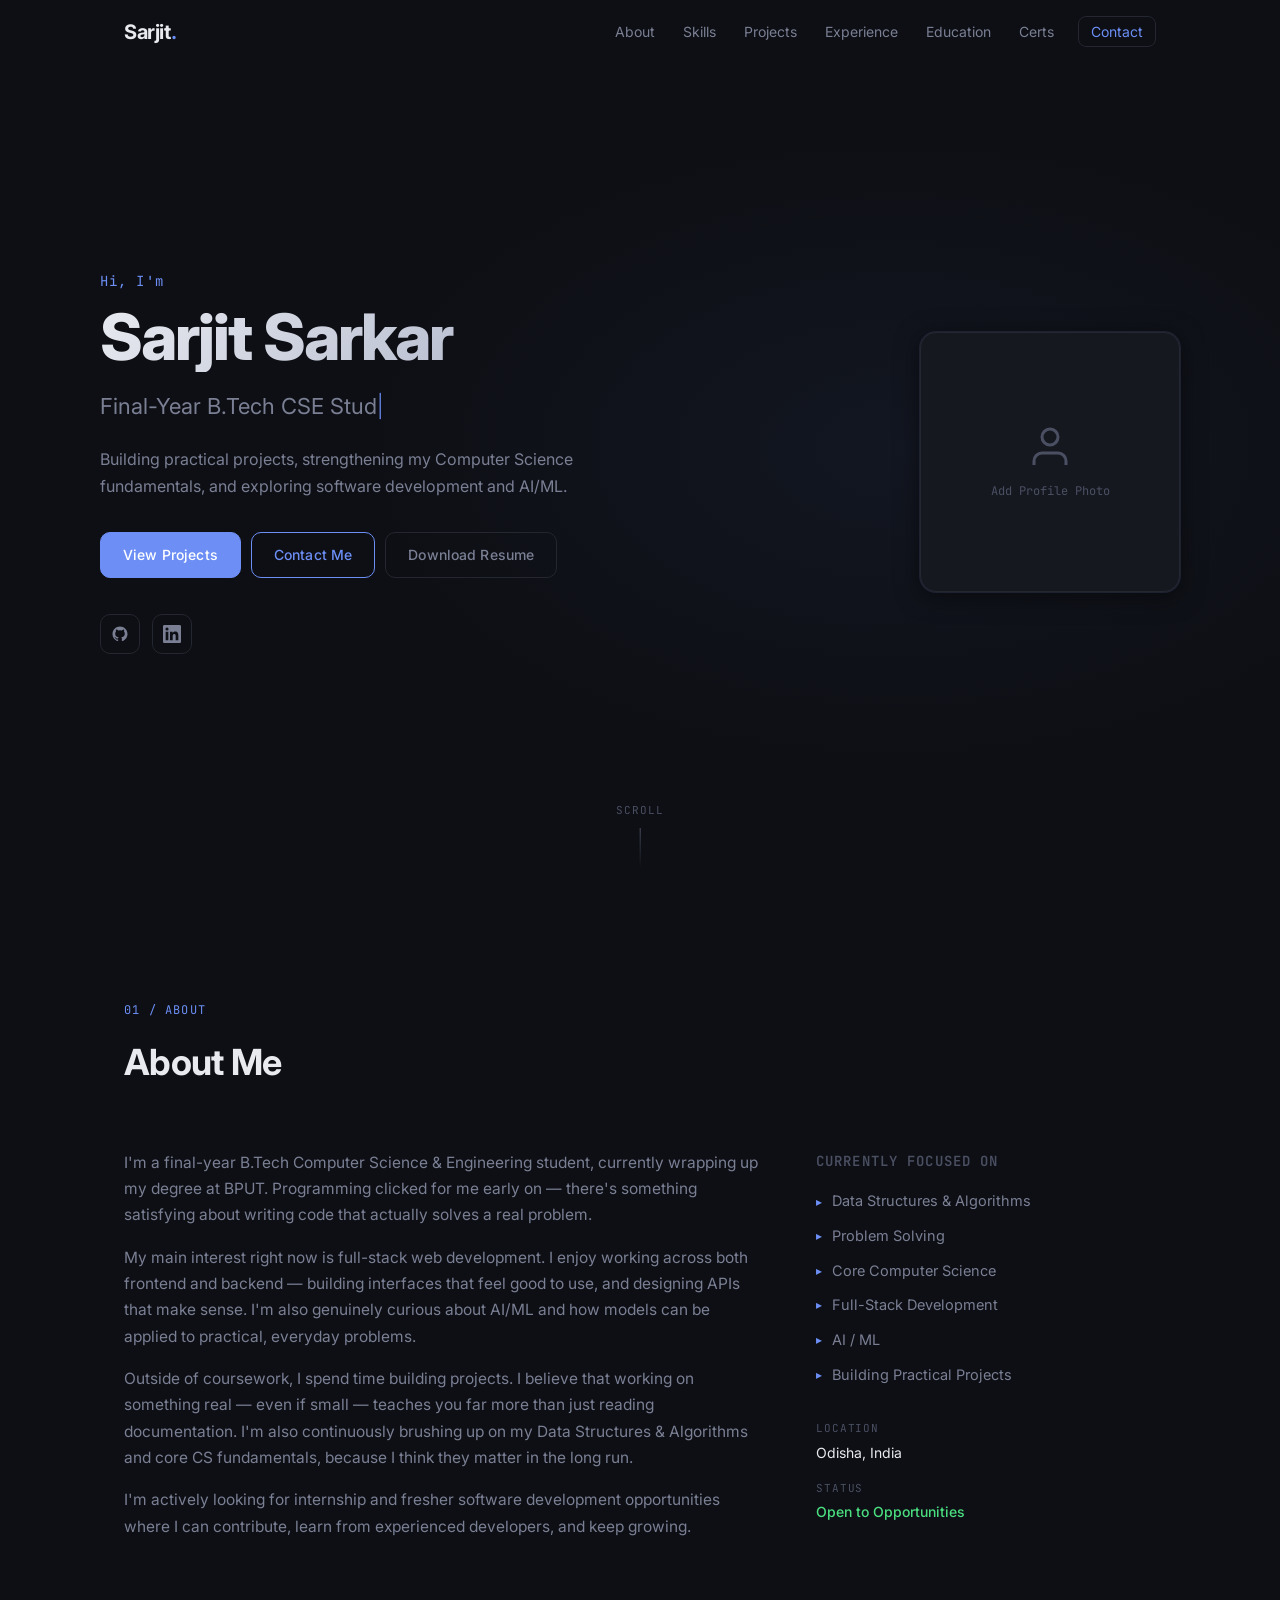
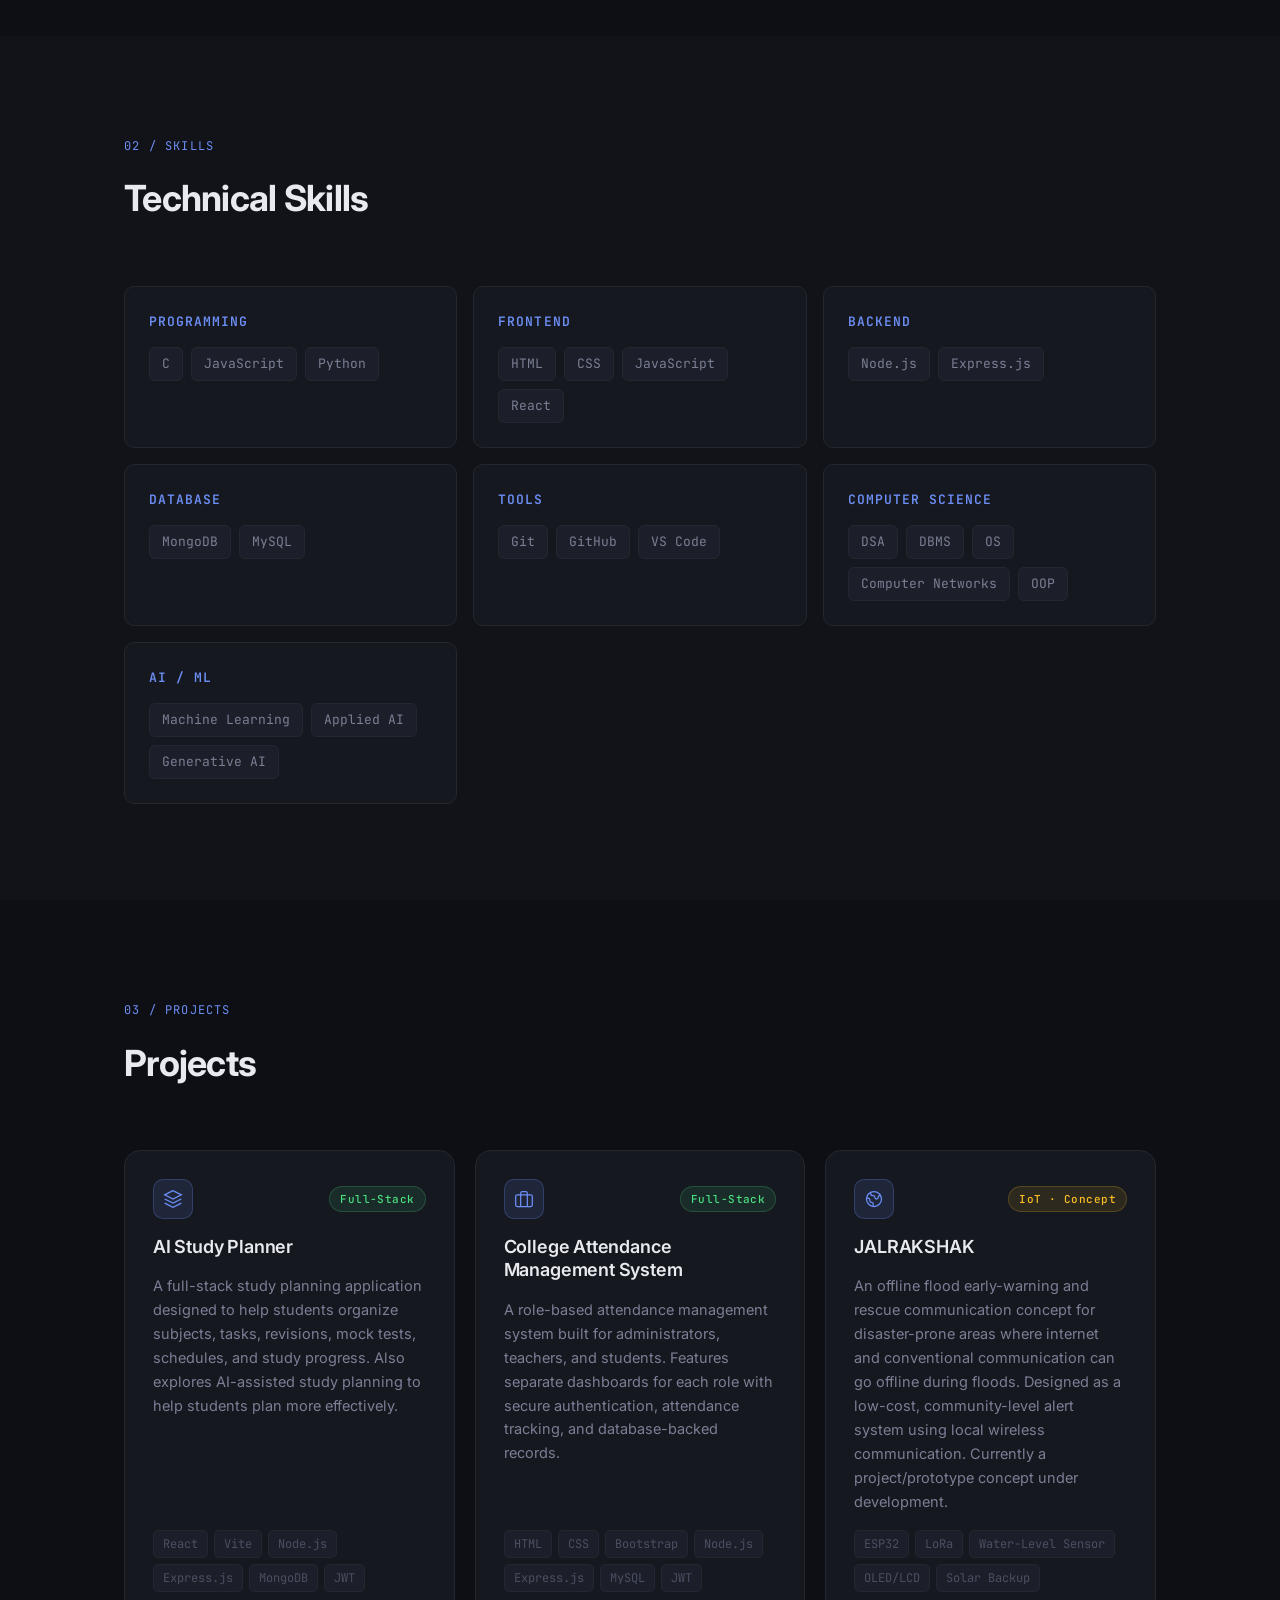
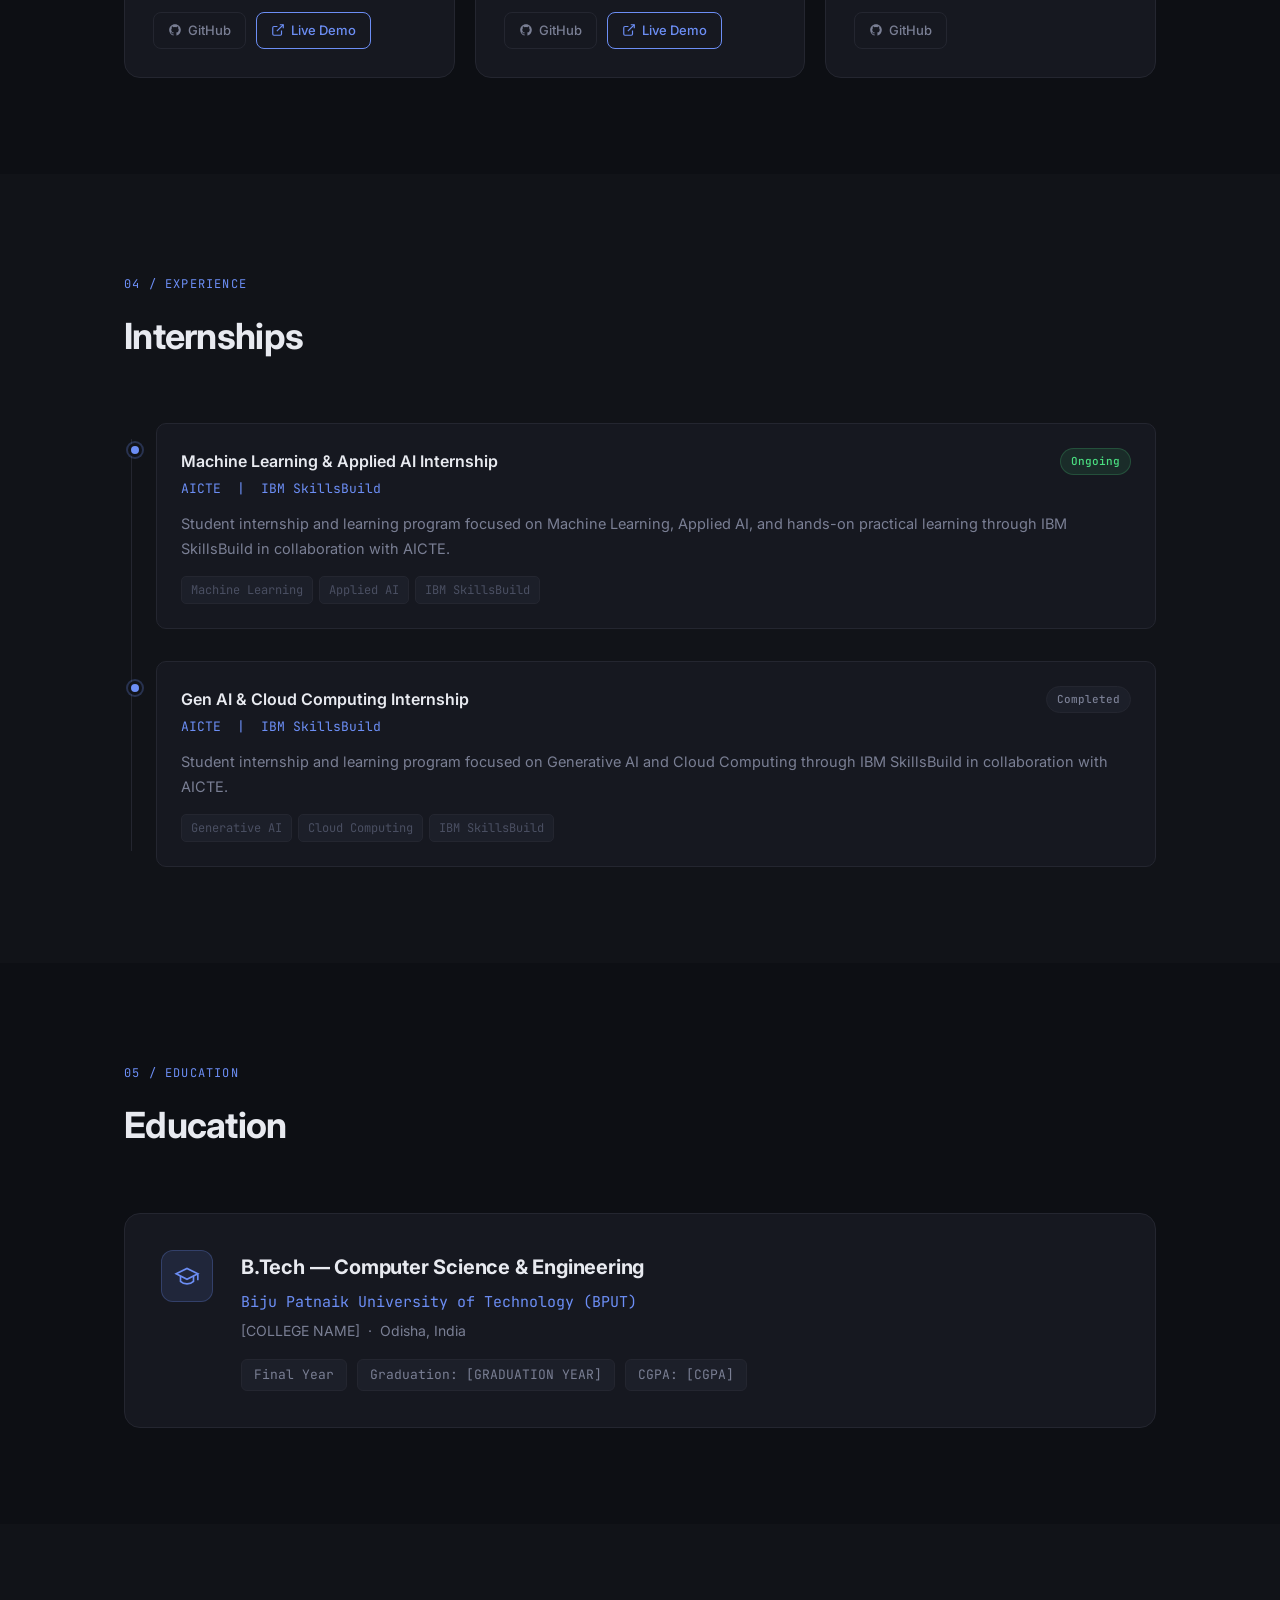
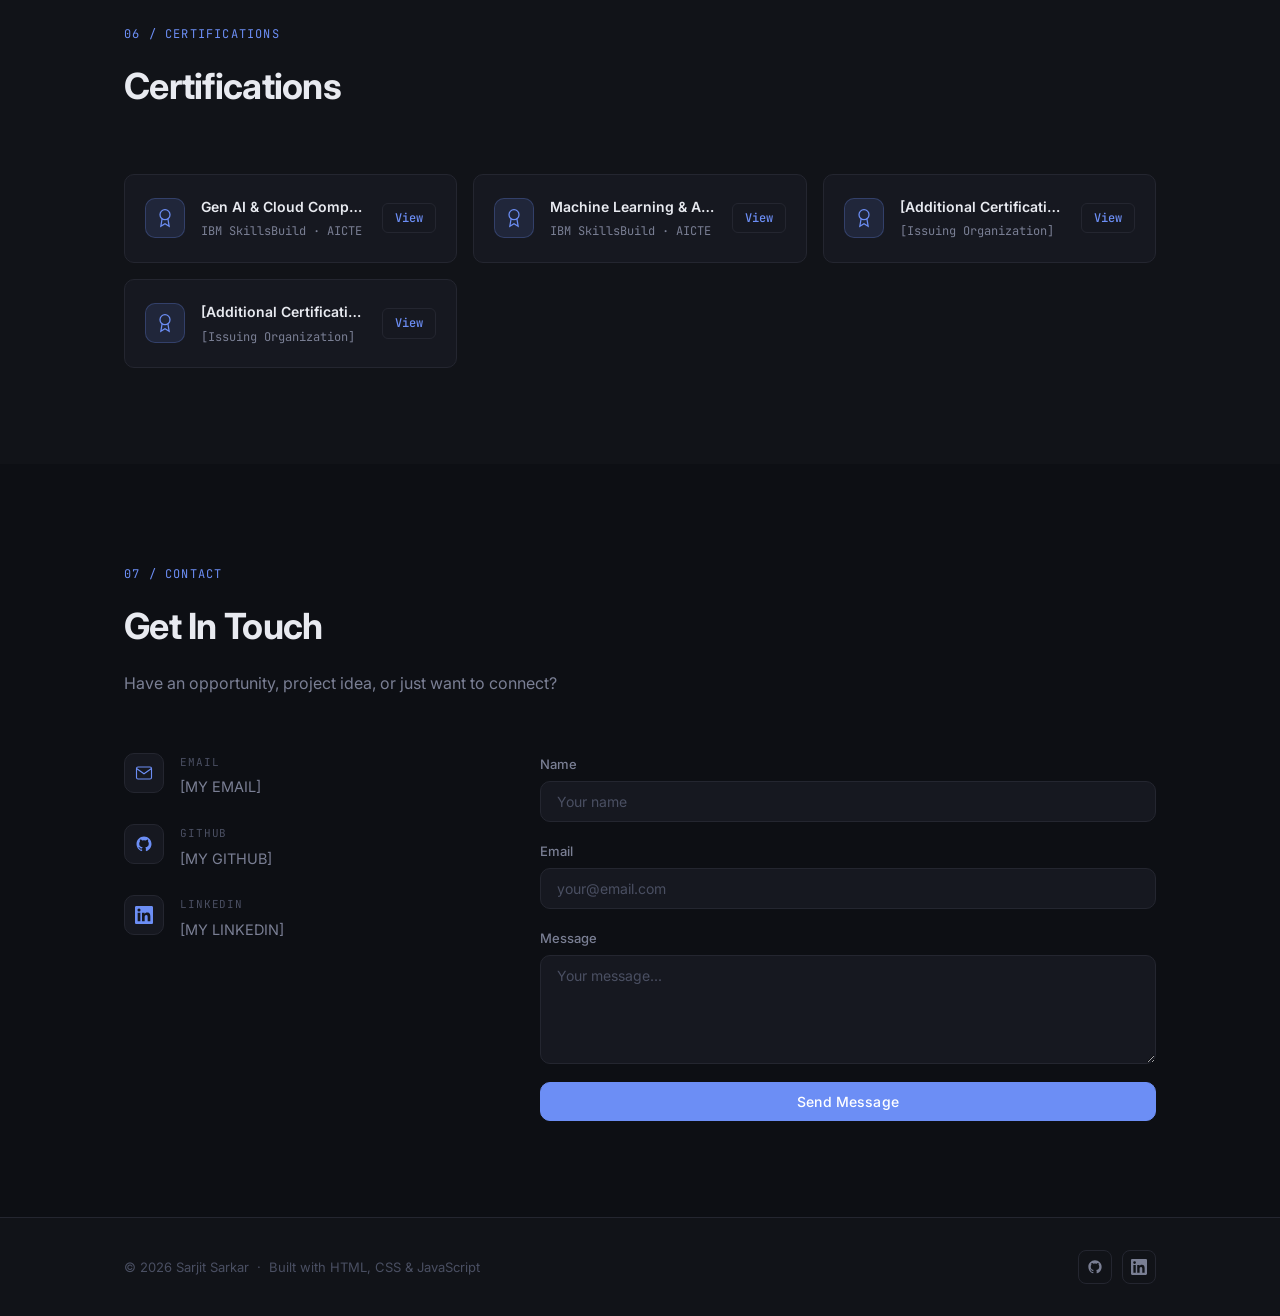
==== portfolio/index.html @ 7ad31619 "my_protfolio" ====
<!DOCTYPE html>
<html lang="en">
<head>
  <meta charset="UTF-8" />
  <meta name="viewport" content="width=device-width, initial-scale=1.0" />
  <meta name="description" content="Sarjit Sarkar — Final-Year B.Tech CSE Student. Full-Stack Development, AI/ML, Software Development." />
  <title>Sarjit Sarkar | CSE Student & Developer</title>
  <link rel="stylesheet" href="style.css" />
  <link rel="preconnect" href="https://fonts.googleapis.com" />
  <link rel="preconnect" href="https://fonts.gstatic.com" crossorigin />
  <link href="https://fonts.googleapis.com/css2?family=Inter:wght@300;400;500;600;700&family=JetBrains+Mono:wght@400;500&display=swap" rel="stylesheet" />
</head>
<body>

  <!-- ═══════════════════════════════════════ NAV ═══════════════════════════════════════ -->
  <nav class="navbar" id="navbar">
    <div class="nav-container">
      <a href="#home" class="nav-logo">Sarjit<span class="accent">.</span></a>
      <ul class="nav-links" id="navLinks">
        <li><a href="#about">About</a></li>
        <li><a href="#skills">Skills</a></li>
        <li><a href="#projects">Projects</a></li>
        <li><a href="#experience">Experience</a></li>
        <li><a href="#education">Education</a></li>
        <li><a href="#certifications">Certs</a></li>
        <li><a href="#contact" class="nav-cta">Contact</a></li>
      </ul>
      <button class="hamburger" id="hamburger" aria-label="Toggle menu" aria-expanded="false">
        <span></span><span></span><span></span>
      </button>
    </div>
  </nav>

  <!-- ══════════════════════════════════════ HERO ══════════════════════════════════════ -->
  <section class="hero" id="home">
    <div class="hero-container">
      <div class="hero-text">
        <p class="hero-greeting reveal">Hi, I'm</p>
        <h1 class="hero-name reveal">Sarjit Sarkar</h1>
        <h2 class="hero-role reveal">
          <span id="typed-text"></span><span class="cursor">|</span>
        </h2>
        <p class="hero-desc reveal">
          Building practical projects, strengthening my Computer Science fundamentals,
          and exploring software development and AI/ML.
        </p>
        <div class="hero-buttons reveal">
          <a href="#projects" class="btn btn-primary">View Projects</a>
          <a href="#contact" class="btn btn-outline">Contact Me</a>
          <a href="assets/resume.pdf" class="btn btn-ghost" target="_blank" rel="noopener">
            Download Resume
          </a>
        </div>
        <div class="hero-socials reveal">
          <a href="[GITHUB LINK]" target="_blank" rel="noopener" aria-label="GitHub">
            <svg viewBox="0 0 24 24" fill="currentColor"><path d="M12 2C6.477 2 2 6.477 2 12c0 4.418 2.865 8.166 6.839 9.489.5.092.682-.217.682-.482 0-.237-.009-.868-.014-1.703-2.782.604-3.369-1.341-3.369-1.341-.454-1.155-1.11-1.462-1.11-1.462-.908-.62.069-.608.069-.608 1.003.07 1.531 1.03 1.531 1.03.892 1.529 2.341 1.087 2.91.832.092-.647.35-1.088.636-1.338-2.22-.253-4.555-1.11-4.555-4.943 0-1.091.39-1.984 1.029-2.683-.103-.253-.446-1.27.098-2.647 0 0 .84-.269 2.75 1.025A9.578 9.578 0 0 1 12 6.836a9.59 9.59 0 0 1 2.504.337c1.909-1.294 2.747-1.025 2.747-1.025.546 1.377.202 2.394.1 2.647.64.699 1.028 1.592 1.028 2.683 0 3.842-2.339 4.687-4.566 4.935.359.309.678.919.678 1.852 0 1.336-.012 2.415-.012 2.744 0 .267.18.578.688.48C19.138 20.163 22 16.418 22 12c0-5.523-4.477-10-10-10z"/></svg>
          </a>
          <a href="[LINKEDIN LINK]" target="_blank" rel="noopener" aria-label="LinkedIn">
            <svg viewBox="0 0 24 24" fill="currentColor"><path d="M20.447 20.452h-3.554v-5.569c0-1.328-.027-3.037-1.852-3.037-1.853 0-2.136 1.445-2.136 2.939v5.667H9.351V9h3.414v1.561h.046c.477-.9 1.637-1.85 3.37-1.85 3.601 0 4.267 2.37 4.267 5.455v6.286zM5.337 7.433a2.062 2.062 0 0 1-2.063-2.065 2.064 2.064 0 1 1 2.063 2.065zm1.782 13.019H3.555V9h3.564v11.452zM22.225 0H1.771C.792 0 0 .774 0 1.729v20.542C0 23.227.792 24 1.771 24h20.451C23.2 24 24 23.227 24 22.271V1.729C24 .774 23.2 0 22.222 0h.003z"/></svg>
          </a>
        </div>
      </div>
      <div class="hero-photo reveal">
        <div class="photo-wrapper">
          <img src="assets/profile.jpg" alt="Sarjit Sarkar" class="profile-img" onerror="this.style.display='none'; this.nextElementSibling.style.display='flex';" />
          <div class="photo-placeholder">
            <svg viewBox="0 0 24 24" fill="none" stroke="currentColor" stroke-width="1.5"><path d="M20 21v-2a4 4 0 0 0-4-4H8a4 4 0 0 0-4 4v2"/><circle cx="12" cy="7" r="4"/></svg>
            <span>Add Profile Photo</span>
          </div>
        </div>
      </div>
    </div>
    <div class="hero-scroll-hint">
      <span>Scroll</span>
      <div class="scroll-line"></div>
    </div>
  </section>

  <!-- ══════════════════════════════════════ ABOUT ══════════════════════════════════════ -->
  <section class="section" id="about">
    <div class="container">
      <div class="section-header reveal">
        <span class="section-tag">01 / About</span>
        <h2 class="section-title">About Me</h2>
      </div>
      <div class="about-grid">
        <div class="about-text reveal">
          <p>
            I'm a final-year B.Tech Computer Science &amp; Engineering student, currently wrapping up my degree at BPUT. 
            Programming clicked for me early on — there's something satisfying about writing code that actually solves a real problem.
          </p>
          <p>
            My main interest right now is full-stack web development. I enjoy working across both frontend and backend — building 
            interfaces that feel good to use, and designing APIs that make sense. I'm also genuinely curious about AI/ML 
            and how models can be applied to practical, everyday problems.
          </p>
          <p>
            Outside of coursework, I spend time building projects. I believe that working on something real — even if small — teaches 
            you far more than just reading documentation. I'm also continuously brushing up on my Data Structures &amp; Algorithms 
            and core CS fundamentals, because I think they matter in the long run.
          </p>
          <p>
            I'm actively looking for internship and fresher software development opportunities where I can contribute, learn from 
            experienced developers, and keep growing.
          </p>
        </div>
        <div class="about-focus reveal">
          <h3>Currently Focused On</h3>
          <ul class="focus-list">
            <li><span class="focus-icon">▸</span> Data Structures &amp; Algorithms</li>
            <li><span class="focus-icon">▸</span> Problem Solving</li>
            <li><span class="focus-icon">▸</span> Core Computer Science</li>
            <li><span class="focus-icon">▸</span> Full-Stack Development</li>
            <li><span class="focus-icon">▸</span> AI / ML</li>
            <li><span class="focus-icon">▸</span> Building Practical Projects</li>
          </ul>
          <div class="about-meta">
            <div class="meta-item">
              <span class="meta-label">Location</span>
              <span class="meta-value">Odisha, India</span>
            </div>
            <div class="meta-item">
              <span class="meta-label">Status</span>
              <span class="meta-value status-open">Open to Opportunities</span>
            </div>
          </div>
        </div>
      </div>
    </div>
  </section>

  <!-- ══════════════════════════════════════ SKILLS ══════════════════════════════════════ -->
  <section class="section section-alt" id="skills">
    <div class="container">
      <div class="section-header reveal">
        <span class="section-tag">02 / Skills</span>
        <h2 class="section-title">Technical Skills</h2>
      </div>
      <div class="skills-grid">
        <div class="skill-card reveal">
          <h3 class="skill-category">Programming</h3>
          <div class="skill-tags">
            <span>C</span><span>JavaScript</span><span>Python</span>
          </div>
        </div>
        <div class="skill-card reveal">
          <h3 class="skill-category">Frontend</h3>
          <div class="skill-tags">
            <span>HTML</span><span>CSS</span><span>JavaScript</span><span>React</span>
          </div>
        </div>
        <div class="skill-card reveal">
          <h3 class="skill-category">Backend</h3>
          <div class="skill-tags">
            <span>Node.js</span><span>Express.js</span>
          </div>
        </div>
        <div class="skill-card reveal">
          <h3 class="skill-category">Database</h3>
          <div class="skill-tags">
            <span>MongoDB</span><span>MySQL</span>
          </div>
        </div>
        <div class="skill-card reveal">
          <h3 class="skill-category">Tools</h3>
          <div class="skill-tags">
            <span>Git</span><span>GitHub</span><span>VS Code</span>
          </div>
        </div>
        <div class="skill-card reveal">
          <h3 class="skill-category">Computer Science</h3>
          <div class="skill-tags">
            <span>DSA</span><span>DBMS</span><span>OS</span><span>Computer Networks</span><span>OOP</span>
          </div>
        </div>
        <div class="skill-card reveal">
          <h3 class="skill-category">AI / ML</h3>
          <div class="skill-tags">
            <span>Machine Learning</span><span>Applied AI</span><span>Generative AI</span>
          </div>
        </div>
      </div>
    </div>
  </section>

  <!-- ══════════════════════════════════════ PROJECTS ══════════════════════════════════════ -->
  <section class="section" id="projects">
    <div class="container">
      <div class="section-header reveal">
        <span class="section-tag">03 / Projects</span>
        <h2 class="section-title">Projects</h2>
      </div>
      <div class="projects-grid">

        <!-- Project 1 -->
        <article class="project-card reveal">
          <div class="project-header">
            <div class="project-icon">
              <svg viewBox="0 0 24 24" fill="none" stroke="currentColor" stroke-width="1.5"><path d="M12 2L2 7l10 5 10-5-10-5zM2 17l10 5 10-5M2 12l10 5 10-5"/></svg>
            </div>
            <span class="project-status status-active">Full-Stack</span>
          </div>
          <h3 class="project-title">AI Study Planner</h3>
          <p class="project-desc">
            A full-stack study planning application designed to help students organize subjects, tasks, revisions, 
            mock tests, schedules, and study progress. Also explores AI-assisted study planning to help students 
            plan more effectively.
          </p>
          <div class="project-tech">
            <span>React</span><span>Vite</span><span>Node.js</span><span>Express.js</span><span>MongoDB</span><span>JWT</span>
          </div>
          <div class="project-links">
            <a href="[PROJECT GITHUB LINK]" target="_blank" rel="noopener" class="project-link">
              <svg viewBox="0 0 24 24" fill="currentColor"><path d="M12 2C6.477 2 2 6.477 2 12c0 4.418 2.865 8.166 6.839 9.489.5.092.682-.217.682-.482 0-.237-.009-.868-.014-1.703-2.782.604-3.369-1.341-3.369-1.341-.454-1.155-1.11-1.462-1.11-1.462-.908-.62.069-.608.069-.608 1.003.07 1.531 1.03 1.531 1.03.892 1.529 2.341 1.087 2.91.832.092-.647.35-1.088.636-1.338-2.22-.253-4.555-1.11-4.555-4.943 0-1.091.39-1.984 1.029-2.683-.103-.253-.446-1.27.098-2.647 0 0 .84-.269 2.75 1.025A9.578 9.578 0 0 1 12 6.836a9.59 9.59 0 0 1 2.504.337c1.909-1.294 2.747-1.025 2.747-1.025.546 1.377.202 2.394.1 2.647.64.699 1.028 1.592 1.028 2.683 0 3.842-2.339 4.687-4.566 4.935.359.309.678.919.678 1.852 0 1.336-.012 2.415-.012 2.744 0 .267.18.578.688.48C19.138 20.163 22 16.418 22 12c0-5.523-4.477-10-10-10z"/></svg>
              GitHub
            </a>
            <a href="[PROJECT LIVE DEMO]" target="_blank" rel="noopener" class="project-link project-link-demo">
              <svg viewBox="0 0 24 24" fill="none" stroke="currentColor" stroke-width="2"><path d="M18 13v6a2 2 0 0 1-2 2H5a2 2 0 0 1-2-2V8a2 2 0 0 1 2-2h6"/><polyline points="15 3 21 3 21 9"/><line x1="10" y1="14" x2="21" y2="3"/></svg>
              Live Demo
            </a>
          </div>
        </article>

        <!-- Project 2 -->
        <article class="project-card reveal">
          <div class="project-header">
            <div class="project-icon">
              <svg viewBox="0 0 24 24" fill="none" stroke="currentColor" stroke-width="1.5"><rect x="2" y="7" width="20" height="14" rx="2"/><path d="M16 21V5a2 2 0 0 0-2-2h-4a2 2 0 0 0-2 2v16"/></svg>
            </div>
            <span class="project-status status-active">Full-Stack</span>
          </div>
          <h3 class="project-title">College Attendance Management System</h3>
          <p class="project-desc">
            A role-based attendance management system built for administrators, teachers, and students. 
            Features separate dashboards for each role with secure authentication, attendance tracking, 
            and database-backed records.
          </p>
          <div class="project-tech">
            <span>HTML</span><span>CSS</span><span>Bootstrap</span><span>Node.js</span><span>Express.js</span><span>MySQL</span><span>JWT</span>
          </div>
          <div class="project-links">
            <a href="[PROJECT GITHUB LINK]" target="_blank" rel="noopener" class="project-link">
              <svg viewBox="0 0 24 24" fill="currentColor"><path d="M12 2C6.477 2 2 6.477 2 12c0 4.418 2.865 8.166 6.839 9.489.5.092.682-.217.682-.482 0-.237-.009-.868-.014-1.703-2.782.604-3.369-1.341-3.369-1.341-.454-1.155-1.11-1.462-1.11-1.462-.908-.62.069-.608.069-.608 1.003.07 1.531 1.03 1.531 1.03.892 1.529 2.341 1.087 2.91.832.092-.647.35-1.088.636-1.338-2.22-.253-4.555-1.11-4.555-4.943 0-1.091.39-1.984 1.029-2.683-.103-.253-.446-1.27.098-2.647 0 0 .84-.269 2.75 1.025A9.578 9.578 0 0 1 12 6.836a9.59 9.59 0 0 1 2.504.337c1.909-1.294 2.747-1.025 2.747-1.025.546 1.377.202 2.394.1 2.647.64.699 1.028 1.592 1.028 2.683 0 3.842-2.339 4.687-4.566 4.935.359.309.678.919.678 1.852 0 1.336-.012 2.415-.012 2.744 0 .267.18.578.688.48C19.138 20.163 22 16.418 22 12c0-5.523-4.477-10-10-10z"/></svg>
              GitHub
            </a>
            <a href="[PROJECT LIVE DEMO]" target="_blank" rel="noopener" class="project-link project-link-demo">
              <svg viewBox="0 0 24 24" fill="none" stroke="currentColor" stroke-width="2"><path d="M18 13v6a2 2 0 0 1-2 2H5a2 2 0 0 1-2-2V8a2 2 0 0 1 2-2h6"/><polyline points="15 3 21 3 21 9"/><line x1="10" y1="14" x2="21" y2="3"/></svg>
              Live Demo
            </a>
          </div>
        </article>

        <!-- Project 3 -->
        <article class="project-card reveal">
          <div class="project-header">
            <div class="project-icon">
              <svg viewBox="0 0 24 24" fill="none" stroke="currentColor" stroke-width="1.5"><path d="M3.055 11H5a2 2 0 0 1 2 2v1a2 2 0 0 0 2 2 2 2 0 0 1 2 2v2.945"/><path d="M8 3.935V5.5A2.5 2.5 0 0 0 10.5 8h.5a2 2 0 0 1 2 2 2 2 0 0 0 4 0 2 2 0 0 1 2-2h1.064"/><path d="M21 12a9 9 0 1 1-18 0 9 9 0 0 1 18 0z"/></svg>
            </div>
            <span class="project-status status-wip">IoT · Concept</span>
          </div>
          <h3 class="project-title">JALRAKSHAK</h3>
          <p class="project-desc">
            An offline flood early-warning and rescue communication concept for disaster-prone areas where 
            internet and conventional communication can go offline during floods. Designed as a low-cost, 
            community-level alert system using local wireless communication. Currently a project/prototype concept under development.
          </p>
          <div class="project-tech">
            <span>ESP32</span><span>LoRa</span><span>Water-Level Sensor</span><span>OLED/LCD</span><span>Solar Backup</span>
          </div>
          <div class="project-links">
            <a href="[PROJECT GITHUB LINK]" target="_blank" rel="noopener" class="project-link">
              <svg viewBox="0 0 24 24" fill="currentColor"><path d="M12 2C6.477 2 2 6.477 2 12c0 4.418 2.865 8.166 6.839 9.489.5.092.682-.217.682-.482 0-.237-.009-.868-.014-1.703-2.782.604-3.369-1.341-3.369-1.341-.454-1.155-1.11-1.462-1.11-1.462-.908-.62.069-.608.069-.608 1.003.07 1.531 1.03 1.531 1.03.892 1.529 2.341 1.087 2.91.832.092-.647.35-1.088.636-1.338-2.22-.253-4.555-1.11-4.555-4.943 0-1.091.39-1.984 1.029-2.683-.103-.253-.446-1.27.098-2.647 0 0 .84-.269 2.75 1.025A9.578 9.578 0 0 1 12 6.836a9.59 9.59 0 0 1 2.504.337c1.909-1.294 2.747-1.025 2.747-1.025.546 1.377.202 2.394.1 2.647.64.699 1.028 1.592 1.028 2.683 0 3.842-2.339 4.687-4.566 4.935.359.309.678.919.678 1.852 0 1.336-.012 2.415-.012 2.744 0 .267.18.578.688.48C19.138 20.163 22 16.418 22 12c0-5.523-4.477-10-10-10z"/></svg>
              GitHub
            </a>
          </div>
        </article>

      </div>
    </div>
  </section>

  <!-- ══════════════════════════════════════ EXPERIENCE ══════════════════════════════════════ -->
  <section class="section section-alt" id="experience">
    <div class="container">
      <div class="section-header reveal">
        <span class="section-tag">04 / Experience</span>
        <h2 class="section-title">Internships</h2>
      </div>
      <div class="timeline">

        <div class="timeline-item reveal">
          <div class="timeline-dot"></div>
          <div class="timeline-card">
            <div class="timeline-header">
              <div>
                <h3 class="timeline-title">Machine Learning &amp; Applied AI Internship</h3>
                <p class="timeline-org">AICTE &nbsp;|&nbsp; IBM SkillsBuild</p>
              </div>
              <span class="badge badge-current">Ongoing</span>
            </div>
            <p class="timeline-desc">
              Student internship and learning program focused on Machine Learning, Applied AI, and hands-on 
              practical learning through IBM SkillsBuild in collaboration with AICTE.
            </p>
            <div class="timeline-tags">
              <span>Machine Learning</span><span>Applied AI</span><span>IBM SkillsBuild</span>
            </div>
          </div>
        </div>

        <div class="timeline-item reveal">
          <div class="timeline-dot"></div>
          <div class="timeline-card">
            <div class="timeline-header">
              <div>
                <h3 class="timeline-title">Gen AI &amp; Cloud Computing Internship</h3>
                <p class="timeline-org">AICTE &nbsp;|&nbsp; IBM SkillsBuild</p>
              </div>
              <span class="badge badge-done">Completed</span>
            </div>
            <p class="timeline-desc">
              Student internship and learning program focused on Generative AI and Cloud Computing 
              through IBM SkillsBuild in collaboration with AICTE.
            </p>
            <div class="timeline-tags">
              <span>Generative AI</span><span>Cloud Computing</span><span>IBM SkillsBuild</span>
            </div>
          </div>
        </div>

      </div>
    </div>
  </section>

  <!-- ══════════════════════════════════════ EDUCATION ══════════════════════════════════════ -->
  <section class="section" id="education">
    <div class="container">
      <div class="section-header reveal">
        <span class="section-tag">05 / Education</span>
        <h2 class="section-title">Education</h2>
      </div>
      <div class="edu-card reveal">
        <div class="edu-icon">
          <svg viewBox="0 0 24 24" fill="none" stroke="currentColor" stroke-width="1.5"><path d="M22 10v6M2 10l10-5 10 5-10 5z"/><path d="M6 12v5c3 3 9 3 12 0v-5"/></svg>
        </div>
        <div class="edu-details">
          <h3 class="edu-degree">B.Tech — Computer Science &amp; Engineering</h3>
          <p class="edu-uni">Biju Patnaik University of Technology (BPUT)</p>
          <p class="edu-college">[COLLEGE NAME] &nbsp;·&nbsp; Odisha, India</p>
          <div class="edu-meta">
            <span>Final Year</span>
            <span>Graduation: [GRADUATION YEAR]</span>
            <span>CGPA: [CGPA]</span>
          </div>
        </div>
      </div>
    </div>
  </section>

  <!-- ══════════════════════════════════════ CERTIFICATIONS ══════════════════════════════════════ -->
  <section class="section section-alt" id="certifications">
    <div class="container">
      <div class="section-header reveal">
        <span class="section-tag">06 / Certifications</span>
        <h2 class="section-title">Certifications</h2>
      </div>
      <div class="cert-grid">
        <div class="cert-card reveal">
          <div class="cert-icon">
            <svg viewBox="0 0 24 24" fill="none" stroke="currentColor" stroke-width="1.5"><circle cx="12" cy="8" r="6"/><path d="M15.477 12.89L17 22l-5-3-5 3 1.523-9.11"/></svg>
          </div>
          <div class="cert-info">
            <h4>Gen AI &amp; Cloud Computing</h4>
            <p>IBM SkillsBuild · AICTE</p>
          </div>
          <a href="[CERTIFICATE LINK]" target="_blank" rel="noopener" class="cert-link">View</a>
        </div>
        <div class="cert-card reveal">
          <div class="cert-icon">
            <svg viewBox="0 0 24 24" fill="none" stroke="currentColor" stroke-width="1.5"><circle cx="12" cy="8" r="6"/><path d="M15.477 12.89L17 22l-5-3-5 3 1.523-9.11"/></svg>
          </div>
          <div class="cert-info">
            <h4>Machine Learning &amp; Applied AI</h4>
            <p>IBM SkillsBuild · AICTE</p>
          </div>
          <a href="[CERTIFICATE LINK]" target="_blank" rel="noopener" class="cert-link">View</a>
        </div>
        <div class="cert-card reveal">
          <div class="cert-icon">
            <svg viewBox="0 0 24 24" fill="none" stroke="currentColor" stroke-width="1.5"><circle cx="12" cy="8" r="6"/><path d="M15.477 12.89L17 22l-5-3-5 3 1.523-9.11"/></svg>
          </div>
          <div class="cert-info">
            <h4>[Additional Certification]</h4>
            <p>[Issuing Organization]</p>
          </div>
          <a href="[CERTIFICATE LINK]" target="_blank" rel="noopener" class="cert-link">View</a>
        </div>
        <div class="cert-card reveal">
          <div class="cert-icon">
            <svg viewBox="0 0 24 24" fill="none" stroke="currentColor" stroke-width="1.5"><circle cx="12" cy="8" r="6"/><path d="M15.477 12.89L17 22l-5-3-5 3 1.523-9.11"/></svg>
          </div>
          <div class="cert-info">
            <h4>[Additional Certification]</h4>
            <p>[Issuing Organization]</p>
          </div>
          <a href="[CERTIFICATE LINK]" target="_blank" rel="noopener" class="cert-link">View</a>
        </div>
      </div>
    </div>
  </section>

  <!-- ══════════════════════════════════════ CONTACT ══════════════════════════════════════ -->
  <section class="section" id="contact">
    <div class="container">
      <div class="section-header reveal">
        <span class="section-tag">07 / Contact</span>
        <h2 class="section-title">Get In Touch</h2>
        <p class="section-sub">Have an opportunity, project idea, or just want to connect?</p>
      </div>
      <div class="contact-grid">
        <div class="contact-info reveal">
          <div class="contact-item">
            <div class="contact-icon">
              <svg viewBox="0 0 24 24" fill="none" stroke="currentColor" stroke-width="1.5"><path d="M4 4h16c1.1 0 2 .9 2 2v12c0 1.1-.9 2-2 2H4c-1.1 0-2-.9-2-2V6c0-1.1.9-2 2-2z"/><polyline points="22,6 12,13 2,6"/></svg>
            </div>
            <div>
              <span class="contact-label">Email</span>
              <a href="mailto:[EMAIL]" class="contact-value">[MY EMAIL]</a>
            </div>
          </div>
          <div class="contact-item">
            <div class="contact-icon">
              <svg viewBox="0 0 24 24" fill="currentColor"><path d="M12 2C6.477 2 2 6.477 2 12c0 4.418 2.865 8.166 6.839 9.489.5.092.682-.217.682-.482 0-.237-.009-.868-.014-1.703-2.782.604-3.369-1.341-3.369-1.341-.454-1.155-1.11-1.462-1.11-1.462-.908-.62.069-.608.069-.608 1.003.07 1.531 1.03 1.531 1.03.892 1.529 2.341 1.087 2.91.832.092-.647.35-1.088.636-1.338-2.22-.253-4.555-1.11-4.555-4.943 0-1.091.39-1.984 1.029-2.683-.103-.253-.446-1.27.098-2.647 0 0 .84-.269 2.75 1.025A9.578 9.578 0 0 1 12 6.836a9.59 9.59 0 0 1 2.504.337c1.909-1.294 2.747-1.025 2.747-1.025.546 1.377.202 2.394.1 2.647.64.699 1.028 1.592 1.028 2.683 0 3.842-2.339 4.687-4.566 4.935.359.309.678.919.678 1.852 0 1.336-.012 2.415-.012 2.744 0 .267.18.578.688.48C19.138 20.163 22 16.418 22 12c0-5.523-4.477-10-10-10z"/></svg>
            </div>
            <div>
              <span class="contact-label">GitHub</span>
              <a href="[GITHUB LINK]" target="_blank" rel="noopener" class="contact-value">[MY GITHUB]</a>
            </div>
          </div>
          <div class="contact-item">
            <div class="contact-icon">
              <svg viewBox="0 0 24 24" fill="currentColor"><path d="M20.447 20.452h-3.554v-5.569c0-1.328-.027-3.037-1.852-3.037-1.853 0-2.136 1.445-2.136 2.939v5.667H9.351V9h3.414v1.561h.046c.477-.9 1.637-1.85 3.37-1.85 3.601 0 4.267 2.37 4.267 5.455v6.286zM5.337 7.433a2.062 2.062 0 0 1-2.063-2.065 2.064 2.064 0 1 1 2.063 2.065zm1.782 13.019H3.555V9h3.564v11.452zM22.225 0H1.771C.792 0 0 .774 0 1.729v20.542C0 23.227.792 24 1.771 24h20.451C23.2 24 24 23.227 24 22.271V1.729C24 .774 23.2 0 22.222 0h.003z"/></svg>
            </div>
            <div>
              <span class="contact-label">LinkedIn</span>
              <a href="[LINKEDIN LINK]" target="_blank" rel="noopener" class="contact-value">[MY LINKEDIN]</a>
            </div>
          </div>
        </div>
        <form class="contact-form reveal" action="mailto:[EMAIL]" method="post" enctype="text/plain">
          <div class="form-group">
            <label for="name">Name</label>
            <input type="text" id="name" name="name" placeholder="Your name" required />
          </div>
          <div class="form-group">
            <label for="email">Email</label>
            <input type="email" id="email" name="email" placeholder="your@email.com" required />
          </div>
          <div class="form-group">
            <label for="message">Message</label>
            <textarea id="message" name="message" rows="5" placeholder="Your message..." required></textarea>
          </div>
          <button type="submit" class="btn btn-primary btn-full">Send Message</button>
        </form>
      </div>
    </div>
  </section>

  <!-- ══════════════════════════════════════ FOOTER ══════════════════════════════════════ -->
  <footer class="footer">
    <div class="container">
      <div class="footer-inner">
        <p class="footer-copy">© 2026 Sarjit Sarkar &nbsp;·&nbsp; Built with HTML, CSS &amp; JavaScript</p>
        <div class="footer-socials">
          <a href="[GITHUB LINK]" target="_blank" rel="noopener" aria-label="GitHub">
            <svg viewBox="0 0 24 24" fill="currentColor"><path d="M12 2C6.477 2 2 6.477 2 12c0 4.418 2.865 8.166 6.839 9.489.5.092.682-.217.682-.482 0-.237-.009-.868-.014-1.703-2.782.604-3.369-1.341-3.369-1.341-.454-1.155-1.11-1.462-1.11-1.462-.908-.62.069-.608.069-.608 1.003.07 1.531 1.03 1.531 1.03.892 1.529 2.341 1.087 2.91.832.092-.647.35-1.088.636-1.338-2.22-.253-4.555-1.11-4.555-4.943 0-1.091.39-1.984 1.029-2.683-.103-.253-.446-1.27.098-2.647 0 0 .84-.269 2.75 1.025A9.578 9.578 0 0 1 12 6.836a9.59 9.59 0 0 1 2.504.337c1.909-1.294 2.747-1.025 2.747-1.025.546 1.377.202 2.394.1 2.647.64.699 1.028 1.592 1.028 2.683 0 3.842-2.339 4.687-4.566 4.935.359.309.678.919.678 1.852 0 1.336-.012 2.415-.012 2.744 0 .267.18.578.688.48C19.138 20.163 22 16.418 22 12c0-5.523-4.477-10-10-10z"/></svg>
          </a>
          <a href="[LINKEDIN LINK]" target="_blank" rel="noopener" aria-label="LinkedIn">
            <svg viewBox="0 0 24 24" fill="currentColor"><path d="M20.447 20.452h-3.554v-5.569c0-1.328-.027-3.037-1.852-3.037-1.853 0-2.136 1.445-2.136 2.939v5.667H9.351V9h3.414v1.561h.046c.477-.9 1.637-1.85 3.37-1.85 3.601 0 4.267 2.37 4.267 5.455v6.286zM5.337 7.433a2.062 2.062 0 0 1-2.063-2.065 2.064 2.064 0 1 1 2.063 2.065zm1.782 13.019H3.555V9h3.564v11.452zM22.225 0H1.771C.792 0 0 .774 0 1.729v20.542C0 23.227.792 24 1.771 24h20.451C23.2 24 24 23.227 24 22.271V1.729C24 .774 23.2 0 22.222 0h.003z"/></svg>
          </a>
        </div>
      </div>
    </div>
  </footer>

  <script src="script.js"></script>
</body>
</html>
---- portfolio/style.css ----
/* ═══════════════════════════════════════════════════════════════
   SARJIT SARKAR — PORTFOLIO  |  style.css
   Dark-first · Modern · Minimal · Responsive
   ═══════════════════════════════════════════════════════════════ */

/* ── Variables ─────────────────────────────────────────────────── */
:root {
  --bg:          #0d0f14;
  --bg-alt:      #111318;
  --surface:     #161820;
  --surface-2:   #1c1f29;
  --border:      #242630;
  --border-soft: #1e2130;
  --text:        #e8eaf0;
  --text-muted:  #7a7f94;
  --text-dim:    #4a4f62;
  --accent:      #6c8ef5;
  --accent-dim:  rgba(108, 142, 245, 0.12);
  --accent-glow: rgba(108, 142, 245, 0.25);
  --green:       #4ade80;
  --amber:       #fbbf24;
  --radius:      10px;
  --radius-lg:   16px;
  --shadow:      0 1px 3px rgba(0,0,0,.4), 0 4px 16px rgba(0,0,0,.25);
  --shadow-lg:   0 4px 24px rgba(0,0,0,.5);
  --mono:        'JetBrains Mono', 'Fira Code', monospace;
  --sans:        'Inter', -apple-system, 'Segoe UI', system-ui, sans-serif;
  --transition:  200ms cubic-bezier(.4,0,.2,1);
  --nav-h:       64px;
}

/* ── Reset ─────────────────────────────────────────────────────── */
*, *::before, *::after { box-sizing: border-box; margin: 0; padding: 0; }
html { scroll-behavior: smooth; scroll-padding-top: var(--nav-h); }
body {
  font-family: var(--sans);
  font-size: 15px;
  line-height: 1.7;
  background: var(--bg);
  color: var(--text);
  -webkit-font-smoothing: antialiased;
  overflow-x: hidden;
}
img { display: block; max-width: 100%; }
a { color: inherit; text-decoration: none; }
ul { list-style: none; }
button { cursor: pointer; font-family: inherit; }

/* ── Scrollbar ──────────────────────────────────────────────────── */
::-webkit-scrollbar { width: 6px; }
::-webkit-scrollbar-track { background: var(--bg); }
::-webkit-scrollbar-thumb { background: var(--border); border-radius: 3px; }

/* ── Layout helpers ─────────────────────────────────────────────── */
.container  { max-width: 1080px; margin: 0 auto; padding: 0 24px; }
.section    { padding: 96px 0; }
.section-alt { background: var(--bg-alt); }

/* ── Section header ─────────────────────────────────────────────── */
.section-header { margin-bottom: 56px; }
.section-tag {
  display: inline-block;
  font-family: var(--mono);
  font-size: 12px;
  letter-spacing: .1em;
  color: var(--accent);
  text-transform: uppercase;
  margin-bottom: 12px;
}
.section-title {
  font-size: clamp(26px, 4vw, 36px);
  font-weight: 700;
  letter-spacing: -.02em;
  color: var(--text);
}
.section-sub {
  margin-top: 12px;
  color: var(--text-muted);
  font-size: 16px;
}

/* ═══════════════════════════════════════════════════════════════
   BUTTONS
   ═══════════════════════════════════════════════════════════════ */
.btn {
  display: inline-flex;
  align-items: center;
  gap: 8px;
  padding: 10px 22px;
  border-radius: var(--radius);
  font-size: 14px;
  font-weight: 500;
  letter-spacing: .01em;
  transition: all var(--transition);
  border: 1px solid transparent;
  white-space: nowrap;
}
.btn-primary {
  background: var(--accent);
  color: #fff;
  border-color: var(--accent);
}
.btn-primary:hover { background: #829cf8; border-color: #829cf8; transform: translateY(-1px); }
.btn-outline {
  background: transparent;
  color: var(--accent);
  border-color: var(--accent);
}
.btn-outline:hover { background: var(--accent-dim); transform: translateY(-1px); }
.btn-ghost {
  background: transparent;
  color: var(--text-muted);
  border-color: var(--border);
}
.btn-ghost:hover { background: var(--surface); color: var(--text); transform: translateY(-1px); }
.btn-full { width: 100%; justify-content: center; }

/* ═══════════════════════════════════════════════════════════════
   NAVBAR
   ═══════════════════════════════════════════════════════════════ */
.navbar {
  position: fixed;
  top: 0; left: 0; right: 0;
  height: var(--nav-h);
  z-index: 100;
  transition: background var(--transition), box-shadow var(--transition);
}
.navbar.scrolled {
  background: rgba(13,15,20,.92);
  backdrop-filter: blur(16px);
  -webkit-backdrop-filter: blur(16px);
  box-shadow: 0 1px 0 var(--border);
}
.nav-container {
  max-width: 1080px;
  margin: 0 auto;
  padding: 0 24px;
  height: 100%;
  display: flex;
  align-items: center;
  justify-content: space-between;
}
.nav-logo {
  font-size: 20px;
  font-weight: 700;
  letter-spacing: -.02em;
}
.nav-logo .accent { color: var(--accent); }
.nav-links {
  display: flex;
  align-items: center;
  gap: 4px;
}
.nav-links a {
  padding: 6px 12px;
  border-radius: 8px;
  font-size: 14px;
  color: var(--text-muted);
  transition: all var(--transition);
}
.nav-links a:hover, .nav-links a.active { color: var(--text); background: var(--surface); }
.nav-links .nav-cta {
  color: var(--accent);
  border: 1px solid var(--border);
  margin-left: 8px;
}
.nav-links .nav-cta:hover { background: var(--accent-dim); }

/* Hamburger */
.hamburger {
  display: none;
  flex-direction: column;
  gap: 5px;
  background: none;
  border: none;
  padding: 4px;
}
.hamburger span {
  display: block;
  width: 22px;
  height: 2px;
  background: var(--text);
  border-radius: 2px;
  transition: all var(--transition);
}
.hamburger.open span:nth-child(1) { transform: translateY(7px) rotate(45deg); }
.hamburger.open span:nth-child(2) { opacity: 0; }
.hamburger.open span:nth-child(3) { transform: translateY(-7px) rotate(-45deg); }

/* ═══════════════════════════════════════════════════════════════
   HERO
   ═══════════════════════════════════════════════════════════════ */
.hero {
  min-height: 100vh;
  display: flex;
  flex-direction: column;
  justify-content: center;
  padding: calc(var(--nav-h) + 40px) 24px 80px;
  position: relative;
  background:
    radial-gradient(ellipse 60% 50% at 70% 50%, rgba(108,142,245,.06) 0%, transparent 70%),
    var(--bg);
}
.hero-container {
  max-width: 1080px;
  margin: 0 auto;
  width: 100%;
  display: flex;
  align-items: center;
  justify-content: space-between;
  gap: 64px;
}
.hero-text { flex: 1; max-width: 600px; }
.hero-greeting {
  font-family: var(--mono);
  font-size: 14px;
  color: var(--accent);
  margin-bottom: 8px;
  letter-spacing: .08em;
}
.hero-name {
  font-size: clamp(36px, 6vw, 64px);
  font-weight: 800;
  letter-spacing: -.03em;
  line-height: 1.1;
  margin-bottom: 16px;
  background: linear-gradient(135deg, #e8eaf0 0%, #a0a8c0 100%);
  -webkit-background-clip: text;
  -webkit-text-fill-color: transparent;
  background-clip: text;
}
.hero-role {
  font-size: clamp(17px, 2.5vw, 22px);
  font-weight: 400;
  color: var(--text-muted);
  margin-bottom: 20px;
  min-height: 1.6em;
}
.cursor {
  display: inline-block;
  color: var(--accent);
  animation: blink .7s step-end infinite;
  font-weight: 300;
}
@keyframes blink { 0%,100% { opacity: 1; } 50% { opacity: 0; } }
.hero-desc {
  font-size: 16px;
  color: var(--text-muted);
  line-height: 1.7;
  margin-bottom: 32px;
  max-width: 520px;
}
.hero-buttons {
  display: flex;
  flex-wrap: wrap;
  gap: 10px;
  margin-bottom: 36px;
}
.hero-socials {
  display: flex;
  gap: 12px;
}
.hero-socials a {
  display: flex;
  align-items: center;
  justify-content: center;
  width: 40px; height: 40px;
  border-radius: 10px;
  border: 1px solid var(--border);
  color: var(--text-muted);
  transition: all var(--transition);
}
.hero-socials a svg { width: 18px; height: 18px; }
.hero-socials a:hover { border-color: var(--accent); color: var(--accent); background: var(--accent-dim); }

/* Photo */
.hero-photo { flex-shrink: 0; }
.photo-wrapper {
  width: 260px; height: 260px;
  border-radius: var(--radius-lg);
  border: 1px solid var(--border);
  overflow: hidden;
  position: relative;
  background: var(--surface);
  animation: float 4s ease-in-out infinite;
  box-shadow: 0 0 0 1px var(--border-soft), var(--shadow-lg);
}
@keyframes float {
  0%, 100% { transform: translateY(0); }
  50%       { transform: translateY(-10px); }
}
.profile-img { width: 100%; height: 100%; object-fit: cover; }
.photo-placeholder {
  display: none;
  flex-direction: column;
  align-items: center;
  justify-content: center;
  gap: 10px;
  width: 100%; height: 100%;
  color: var(--text-dim);
}
.photo-placeholder svg { width: 48px; height: 48px; }
.photo-placeholder span { font-size: 12px; font-family: var(--mono); }

/* Scroll hint */
.hero-scroll-hint {
  position: absolute;
  bottom: 32px;
  left: 50%;
  transform: translateX(-50%);
  display: flex;
  flex-direction: column;
  align-items: center;
  gap: 8px;
  color: var(--text-dim);
  font-size: 11px;
  font-family: var(--mono);
  letter-spacing: .1em;
  text-transform: uppercase;
}
.scroll-line {
  width: 1px;
  height: 40px;
  background: linear-gradient(to bottom, var(--text-dim), transparent);
  animation: scrollPulse 1.8s ease-in-out infinite;
}
@keyframes scrollPulse {
  0%, 100% { opacity: .3; height: 40px; }
  50%       { opacity: .9; height: 52px; }
}

/* ═══════════════════════════════════════════════════════════════
   ABOUT
   ═══════════════════════════════════════════════════════════════ */
.about-grid {
  display: grid;
  grid-template-columns: 1fr 340px;
  gap: 56px;
  align-items: start;
}
.about-text p {
  color: var(--text-muted);
  margin-bottom: 16px;
  font-size: 15.5px;
}
.about-text p:last-child { margin-bottom: 0; }
.about-focus h3 {
  font-size: 14px;
  font-weight: 600;
  text-transform: uppercase;
  letter-spacing: .08em;
  color: var(--text-dim);
  margin-bottom: 16px;
  font-family: var(--mono);
}
.focus-list { display: flex; flex-direction: column; gap: 10px; margin-bottom: 32px; }
.focus-list li {
  display: flex;
  align-items: center;
  gap: 10px;
  color: var(--text-muted);
  font-size: 14.5px;
}
.focus-icon { color: var(--accent); font-size: 12px; flex-shrink: 0; }
.about-meta { display: flex; flex-direction: column; gap: 14px; }
.meta-item { display: flex; flex-direction: column; gap: 3px; }
.meta-label { font-size: 11px; text-transform: uppercase; letter-spacing: .08em; color: var(--text-dim); font-family: var(--mono); }
.meta-value { font-size: 14px; color: var(--text); }
.status-open { color: var(--green); font-weight: 500; }

/* ═══════════════════════════════════════════════════════════════
   SKILLS
   ═══════════════════════════════════════════════════════════════ */
.skills-grid {
  display: grid;
  grid-template-columns: repeat(auto-fill, minmax(280px, 1fr));
  gap: 16px;
}
.skill-card {
  background: var(--surface);
  border: 1px solid var(--border);
  border-radius: var(--radius);
  padding: 24px;
  transition: border-color var(--transition), transform var(--transition);
}
.skill-card:hover {
  border-color: var(--accent);
  transform: translateY(-2px);
}
.skill-category {
  font-size: 13px;
  font-weight: 600;
  text-transform: uppercase;
  letter-spacing: .08em;
  color: var(--accent);
  font-family: var(--mono);
  margin-bottom: 14px;
}
.skill-tags { display: flex; flex-wrap: wrap; gap: 8px; }
.skill-tags span {
  padding: 5px 12px;
  border-radius: 6px;
  font-size: 13px;
  background: var(--surface-2);
  color: var(--text-muted);
  border: 1px solid var(--border);
  font-family: var(--mono);
  transition: all var(--transition);
}
.skill-card:hover .skill-tags span {
  border-color: var(--accent);
  color: var(--text);
}

/* ═══════════════════════════════════════════════════════════════
   PROJECTS
   ═══════════════════════════════════════════════════════════════ */
.projects-grid {
  display: grid;
  grid-template-columns: repeat(auto-fill, minmax(320px, 1fr));
  gap: 20px;
}
.project-card {
  background: var(--surface);
  border: 1px solid var(--border);
  border-radius: var(--radius-lg);
  padding: 28px;
  display: flex;
  flex-direction: column;
  gap: 16px;
  transition: border-color var(--transition), transform var(--transition), box-shadow var(--transition);
}
.project-card:hover {
  border-color: var(--accent);
  transform: translateY(-4px);
  box-shadow: 0 8px 32px rgba(108,142,245,.12);
}
.project-header {
  display: flex;
  align-items: center;
  justify-content: space-between;
}
.project-icon {
  width: 40px; height: 40px;
  border-radius: 10px;
  background: var(--accent-dim);
  border: 1px solid var(--accent-glow);
  display: flex;
  align-items: center;
  justify-content: center;
  color: var(--accent);
}
.project-icon svg { width: 20px; height: 20px; }
.project-status {
  font-family: var(--mono);
  font-size: 11px;
  padding: 3px 10px;
  border-radius: 20px;
  font-weight: 500;
  letter-spacing: .04em;
}
.status-active { background: rgba(74,222,128,.1); color: var(--green); border: 1px solid rgba(74,222,128,.2); }
.status-wip    { background: rgba(251,191,36,.1);  color: var(--amber); border: 1px solid rgba(251,191,36,.2); }
.project-title {
  font-size: 18px;
  font-weight: 600;
  letter-spacing: -.01em;
  line-height: 1.3;
}
.project-desc {
  color: var(--text-muted);
  font-size: 14.5px;
  line-height: 1.65;
  flex: 1;
}
.project-tech {
  display: flex;
  flex-wrap: wrap;
  gap: 6px;
}
.project-tech span {
  padding: 3px 9px;
  border-radius: 5px;
  font-size: 12px;
  font-family: var(--mono);
  background: var(--surface-2);
  color: var(--text-dim);
  border: 1px solid var(--border);
}
.project-links { display: flex; gap: 10px; margin-top: 4px; }
.project-link {
  display: inline-flex;
  align-items: center;
  gap: 6px;
  font-size: 13px;
  font-weight: 500;
  color: var(--text-muted);
  border: 1px solid var(--border);
  padding: 6px 14px;
  border-radius: 8px;
  transition: all var(--transition);
}
.project-link svg { width: 14px; height: 14px; flex-shrink: 0; }
.project-link:hover { color: var(--text); border-color: var(--accent); background: var(--accent-dim); }
.project-link-demo { color: var(--accent); border-color: var(--accent); }
.project-link-demo:hover { background: var(--accent-dim); }

/* ═══════════════════════════════════════════════════════════════
   TIMELINE  (Experience)
   ═══════════════════════════════════════════════════════════════ */
.timeline {
  display: flex;
  flex-direction: column;
  gap: 0;
  position: relative;
  padding-left: 32px;
}
.timeline::before {
  content: '';
  position: absolute;
  left: 7px;
  top: 16px;
  bottom: 16px;
  width: 1px;
  background: var(--border);
}
.timeline-item {
  position: relative;
  padding-bottom: 32px;
}
.timeline-item:last-child { padding-bottom: 0; }
.timeline-dot {
  position: absolute;
  left: -28px;
  top: 20px;
  width: 14px; height: 14px;
  border-radius: 50%;
  background: var(--accent);
  border: 3px solid var(--bg-alt);
  box-shadow: 0 0 0 2px var(--accent-glow);
}
.timeline-card {
  background: var(--surface);
  border: 1px solid var(--border);
  border-radius: var(--radius);
  padding: 24px;
  transition: border-color var(--transition);
}
.timeline-card:hover { border-color: var(--accent); }
.timeline-header {
  display: flex;
  align-items: flex-start;
  justify-content: space-between;
  gap: 12px;
  margin-bottom: 12px;
}
.timeline-title { font-size: 16px; font-weight: 600; margin-bottom: 3px; }
.timeline-org { font-size: 13px; color: var(--accent); font-family: var(--mono); }
.badge {
  flex-shrink: 0;
  font-family: var(--mono);
  font-size: 11px;
  padding: 3px 10px;
  border-radius: 20px;
  font-weight: 500;
}
.badge-current { background: rgba(74,222,128,.1); color: var(--green); border: 1px solid rgba(74,222,128,.2); }
.badge-done    { background: var(--surface-2); color: var(--text-muted); border: 1px solid var(--border); }
.timeline-desc { color: var(--text-muted); font-size: 14.5px; margin-bottom: 14px; }
.timeline-tags { display: flex; flex-wrap: wrap; gap: 6px; }
.timeline-tags span {
  padding: 3px 9px;
  border-radius: 5px;
  font-size: 12px;
  font-family: var(--mono);
  background: var(--surface-2);
  color: var(--text-dim);
  border: 1px solid var(--border);
}

/* ═══════════════════════════════════════════════════════════════
   EDUCATION
   ═══════════════════════════════════════════════════════════════ */
.edu-card {
  background: var(--surface);
  border: 1px solid var(--border);
  border-radius: var(--radius-lg);
  padding: 36px;
  display: flex;
  align-items: flex-start;
  gap: 28px;
  transition: border-color var(--transition);
}
.edu-card:hover { border-color: var(--accent); }
.edu-icon {
  flex-shrink: 0;
  width: 52px; height: 52px;
  border-radius: 12px;
  background: var(--accent-dim);
  border: 1px solid var(--accent-glow);
  display: flex;
  align-items: center;
  justify-content: center;
  color: var(--accent);
}
.edu-icon svg { width: 26px; height: 26px; }
.edu-degree { font-size: 20px; font-weight: 700; letter-spacing: -.01em; margin-bottom: 6px; }
.edu-uni    { font-size: 15px; color: var(--accent); font-family: var(--mono); margin-bottom: 4px; }
.edu-college { font-size: 14px; color: var(--text-muted); margin-bottom: 16px; }
.edu-meta { display: flex; flex-wrap: wrap; gap: 10px; }
.edu-meta span {
  padding: 4px 12px;
  border-radius: 6px;
  font-size: 13px;
  font-family: var(--mono);
  background: var(--surface-2);
  color: var(--text-muted);
  border: 1px solid var(--border);
}

/* ═══════════════════════════════════════════════════════════════
   CERTIFICATIONS
   ═══════════════════════════════════════════════════════════════ */
.cert-grid {
  display: grid;
  grid-template-columns: repeat(auto-fill, minmax(280px, 1fr));
  gap: 16px;
}
.cert-card {
  background: var(--surface);
  border: 1px solid var(--border);
  border-radius: var(--radius);
  padding: 20px;
  display: flex;
  align-items: center;
  gap: 16px;
  transition: border-color var(--transition), transform var(--transition);
}
.cert-card:hover { border-color: var(--accent); transform: translateY(-2px); }
.cert-icon {
  flex-shrink: 0;
  width: 40px; height: 40px;
  border-radius: 10px;
  background: var(--accent-dim);
  border: 1px solid var(--accent-glow);
  display: flex;
  align-items: center;
  justify-content: center;
  color: var(--accent);
}
.cert-icon svg { width: 20px; height: 20px; }
.cert-info { flex: 1; min-width: 0; }
.cert-info h4 { font-size: 14px; font-weight: 600; margin-bottom: 3px; white-space: nowrap; overflow: hidden; text-overflow: ellipsis; }
.cert-info p  { font-size: 12px; color: var(--text-muted); font-family: var(--mono); }
.cert-link {
  flex-shrink: 0;
  font-size: 12px;
  font-weight: 500;
  color: var(--accent);
  border: 1px solid var(--border);
  padding: 4px 12px;
  border-radius: 6px;
  transition: all var(--transition);
  font-family: var(--mono);
}
.cert-link:hover { background: var(--accent-dim); border-color: var(--accent); }

/* ═══════════════════════════════════════════════════════════════
   CONTACT
   ═══════════════════════════════════════════════════════════════ */
.contact-grid {
  display: grid;
  grid-template-columns: 360px 1fr;
  gap: 56px;
  align-items: start;
}
.contact-info { display: flex; flex-direction: column; gap: 24px; }
.contact-item {
  display: flex;
  align-items: flex-start;
  gap: 16px;
}
.contact-icon {
  flex-shrink: 0;
  width: 40px; height: 40px;
  border-radius: 10px;
  background: var(--surface);
  border: 1px solid var(--border);
  display: flex;
  align-items: center;
  justify-content: center;
  color: var(--accent);
}
.contact-icon svg { width: 18px; height: 18px; }
.contact-label { display: block; font-size: 11px; text-transform: uppercase; letter-spacing: .08em; color: var(--text-dim); font-family: var(--mono); margin-bottom: 3px; }
.contact-value { font-size: 14.5px; color: var(--text-muted); transition: color var(--transition); }
.contact-value:hover { color: var(--accent); }

/* Contact form */
.contact-form { display: flex; flex-direction: column; gap: 18px; }
.form-group { display: flex; flex-direction: column; gap: 6px; }
.form-group label { font-size: 13px; color: var(--text-muted); font-weight: 500; }
.form-group input,
.form-group textarea {
  background: var(--surface);
  border: 1px solid var(--border);
  border-radius: var(--radius);
  padding: 11px 16px;
  color: var(--text);
  font-family: var(--sans);
  font-size: 14px;
  transition: border-color var(--transition), box-shadow var(--transition);
  outline: none;
  resize: vertical;
}
.form-group input::placeholder,
.form-group textarea::placeholder { color: var(--text-dim); }
.form-group input:focus,
.form-group textarea:focus {
  border-color: var(--accent);
  box-shadow: 0 0 0 3px var(--accent-glow);
}

/* ═══════════════════════════════════════════════════════════════
   FOOTER
   ═══════════════════════════════════════════════════════════════ */
.footer {
  padding: 32px 0;
  border-top: 1px solid var(--border);
  background: var(--bg-alt);
}
.footer-inner {
  display: flex;
  align-items: center;
  justify-content: space-between;
  gap: 16px;
  flex-wrap: wrap;
}
.footer-copy { font-size: 13px; color: var(--text-dim); }
.footer-socials { display: flex; gap: 10px; }
.footer-socials a {
  display: flex;
  align-items: center;
  justify-content: center;
  width: 34px; height: 34px;
  border-radius: 8px;
  border: 1px solid var(--border);
  color: var(--text-muted);
  transition: all var(--transition);
}
.footer-socials a svg { width: 16px; height: 16px; }
.footer-socials a:hover { border-color: var(--accent); color: var(--accent); background: var(--accent-dim); }

/* ═══════════════════════════════════════════════════════════════
   SCROLL REVEAL
   ═══════════════════════════════════════════════════════════════ */
.reveal {
  opacity: 0;
  transform: translateY(24px);
  transition: opacity .55s cubic-bezier(.4,0,.2,1), transform .55s cubic-bezier(.4,0,.2,1);
}
.reveal.visible {
  opacity: 1;
  transform: translateY(0);
}

/* ═══════════════════════════════════════════════════════════════
   RESPONSIVE
   ═══════════════════════════════════════════════════════════════ */

/* Tablet */
@media (max-width: 900px) {
  .section { padding: 72px 0; }

  .hero-container { flex-direction: column-reverse; align-items: flex-start; gap: 40px; }
  .hero-photo { align-self: center; }
  .photo-wrapper { width: 200px; height: 200px; }

  .about-grid { grid-template-columns: 1fr; gap: 40px; }

  .contact-grid { grid-template-columns: 1fr; gap: 40px; }
}

/* Mobile */
@media (max-width: 640px) {
  :root { --nav-h: 58px; }
  .section { padding: 60px 0; }
  .container { padding: 0 16px; }

  .nav-links {
    display: none;
    position: fixed;
    top: var(--nav-h);
    left: 0; right: 0;
    background: rgba(13,15,20,.97);
    backdrop-filter: blur(20px);
    -webkit-backdrop-filter: blur(20px);
    flex-direction: column;
    padding: 20px 24px 28px;
    gap: 4px;
    border-bottom: 1px solid var(--border);
  }
  .nav-links.open { display: flex; }
  .nav-links a { padding: 11px 14px; font-size: 15px; border-radius: 8px; }
  .nav-links .nav-cta { margin-left: 0; margin-top: 8px; text-align: center; }
  .hamburger { display: flex; }

  .hero { padding: calc(var(--nav-h) + 28px) 16px 60px; }
  .hero-container { gap: 28px; }
  .photo-wrapper { width: 160px; height: 160px; }
  .hero-buttons { flex-direction: column; }
  .hero-buttons .btn { width: 100%; justify-content: center; }
  .hero-scroll-hint { display: none; }

  .projects-grid { grid-template-columns: 1fr; }
  .skills-grid    { grid-template-columns: 1fr; }
  .cert-grid      { grid-template-columns: 1fr; }

  .edu-card { flex-direction: column; gap: 20px; padding: 24px; }
  .edu-meta { flex-direction: column; }

  .footer-inner { flex-direction: column; align-items: center; text-align: center; }

  .timeline { padding-left: 24px; }
}
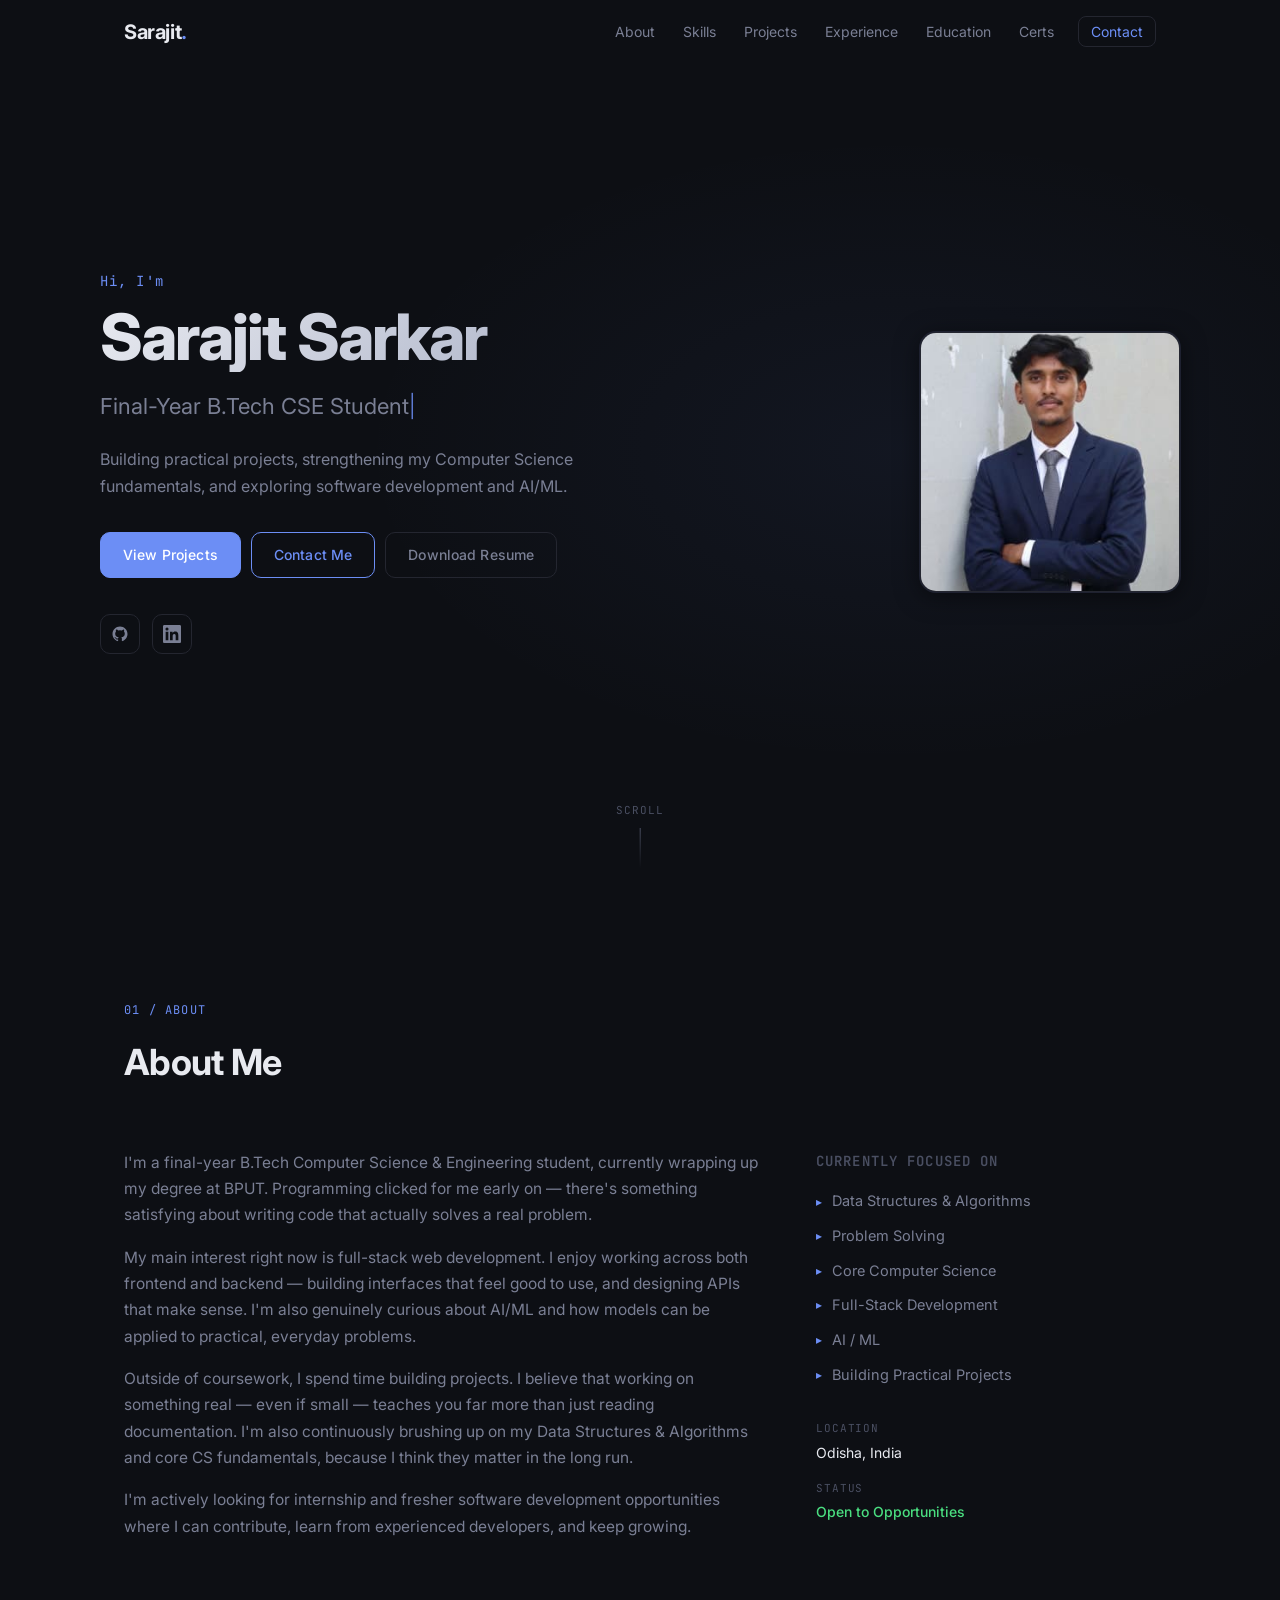
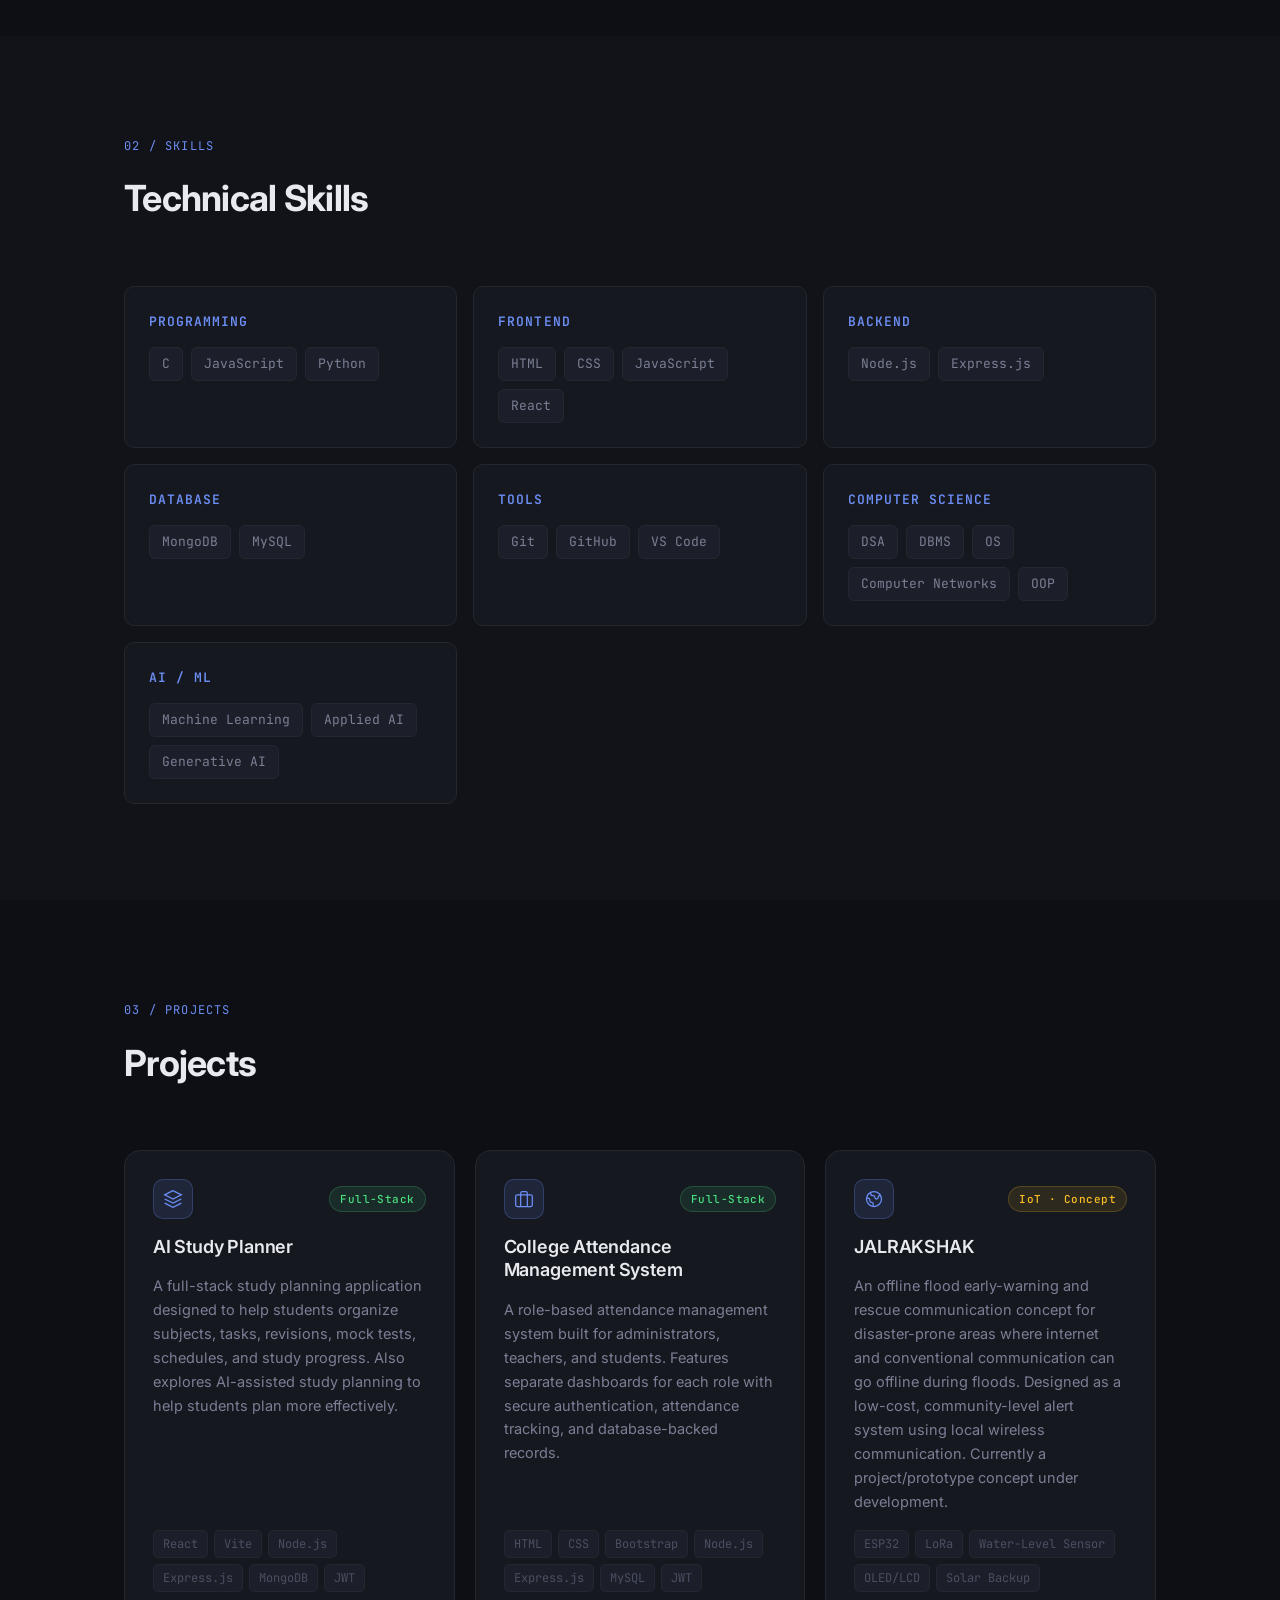
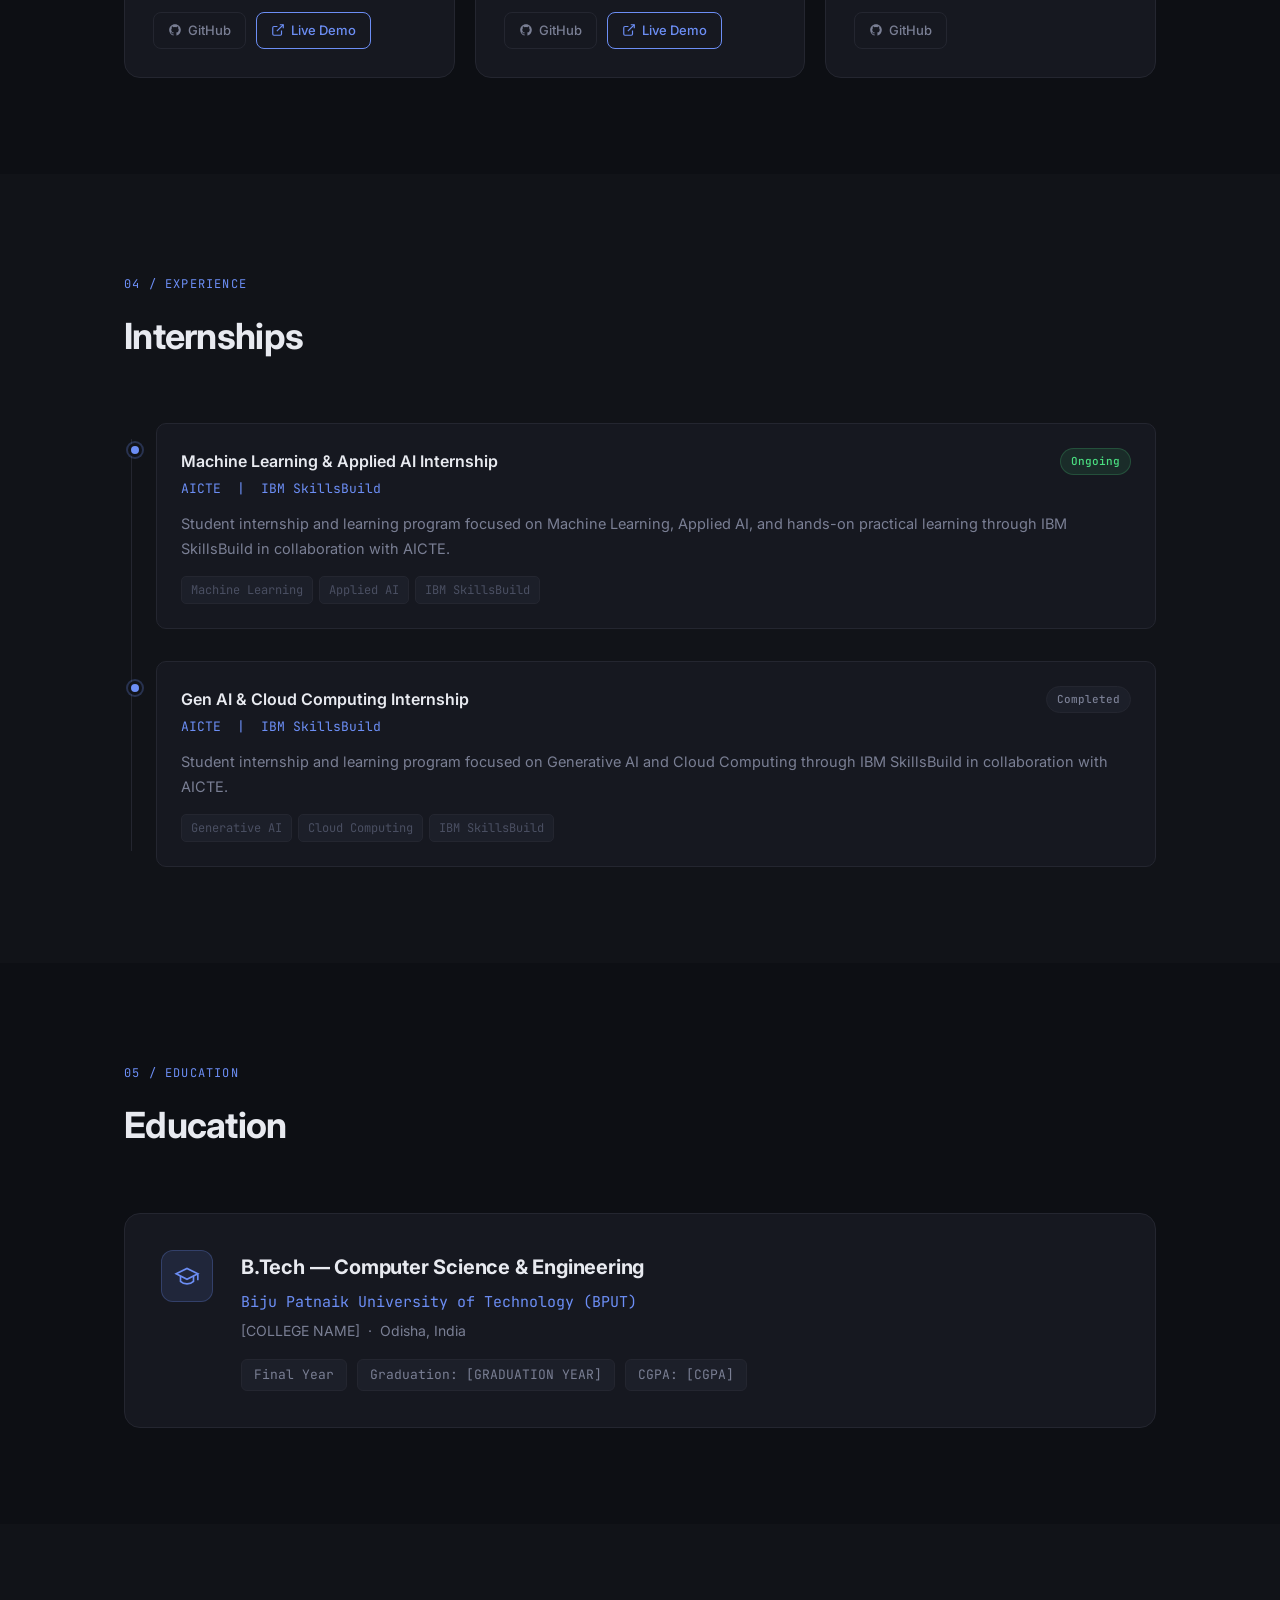
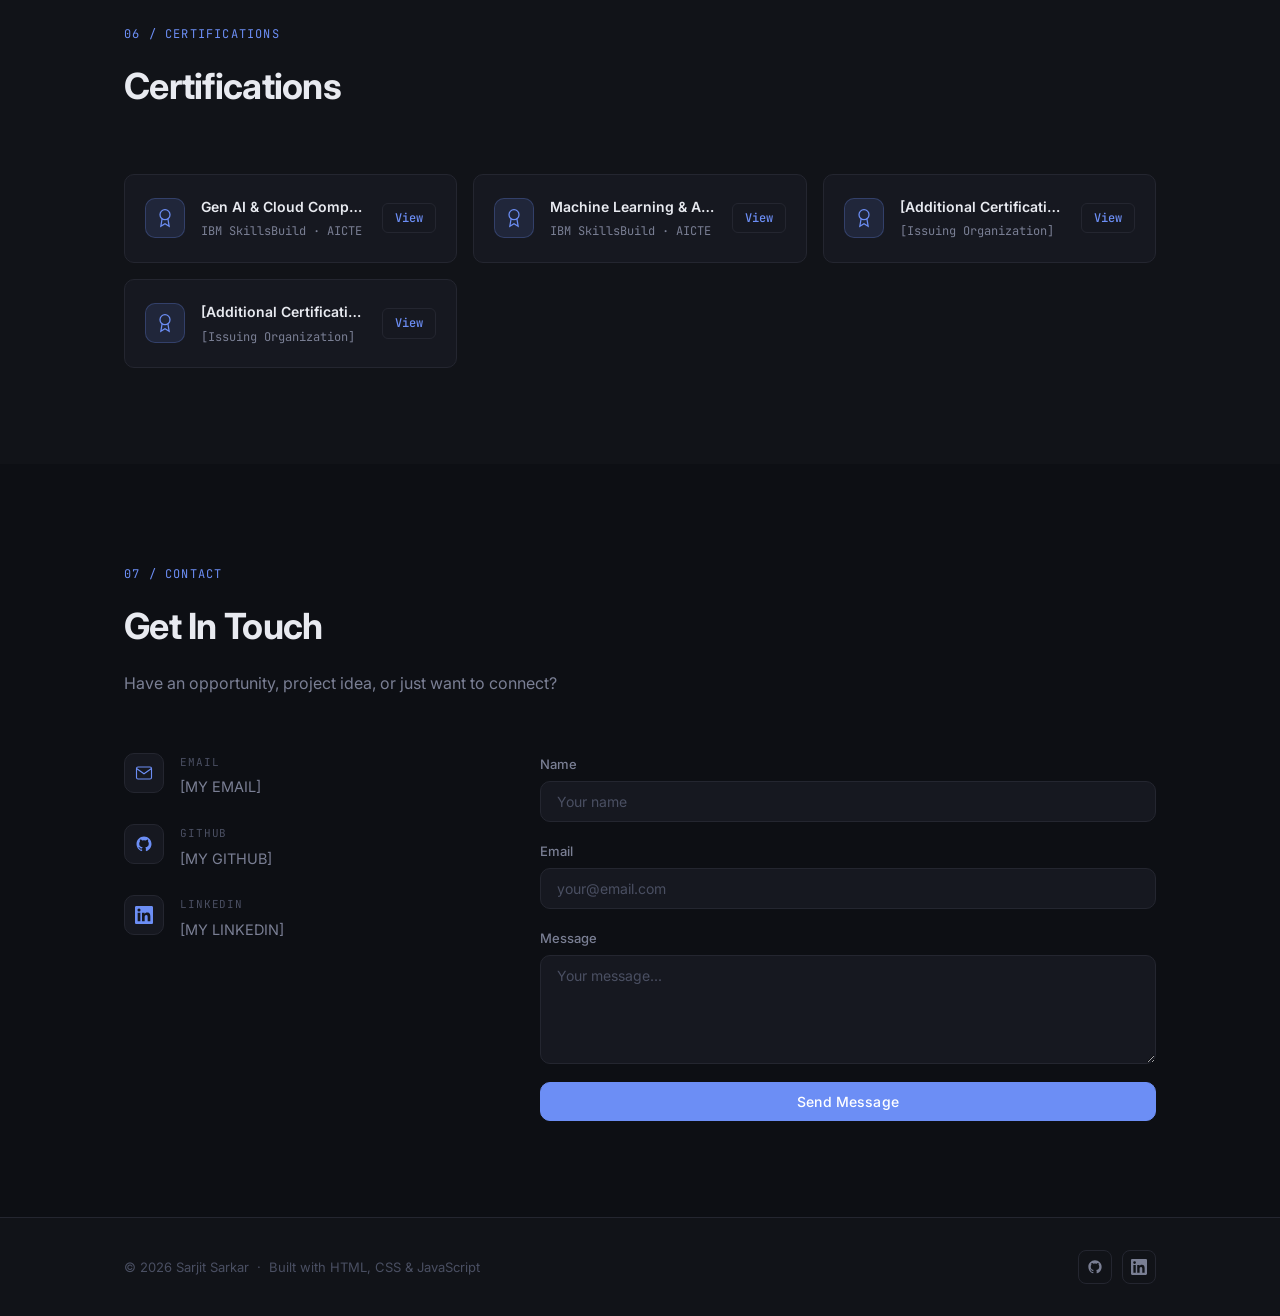
==== commit e3b60ce9: "profile photo, linkdin & github link update" ====
--- a/portfolio/index.html
+++ b/portfolio/index.html
@@ -3,8 +3,8 @@
 <head>
   <meta charset="UTF-8" />
   <meta name="viewport" content="width=device-width, initial-scale=1.0" />
-  <meta name="description" content="Sarjit Sarkar — Final-Year B.Tech CSE Student. Full-Stack Development, AI/ML, Software Development." />
-  <title>Sarjit Sarkar | CSE Student & Developer</title>
+  <meta name="description" content="Sarajit Sarkar — Final-Year B.Tech CSE Student. Full-Stack Development, AI/ML, Software Development." />
+  <title>Sarajit Sarkar | CSE Student & Developer</title>
   <link rel="stylesheet" href="style.css" />
   <link rel="preconnect" href="https://fonts.googleapis.com" />
   <link rel="preconnect" href="https://fonts.gstatic.com" crossorigin />
@@ -15,7 +15,7 @@
   <!-- ═══════════════════════════════════════ NAV ═══════════════════════════════════════ -->
   <nav class="navbar" id="navbar">
     <div class="nav-container">
-      <a href="#home" class="nav-logo">Sarjit<span class="accent">.</span></a>
+      <a href="#home" class="nav-logo">Sarajit<span class="accent">.</span></a>
       <ul class="nav-links" id="navLinks">
         <li><a href="#about">About</a></li>
         <li><a href="#skills">Skills</a></li>
@@ -36,7 +36,7 @@
     <div class="hero-container">
       <div class="hero-text">
         <p class="hero-greeting reveal">Hi, I'm</p>
-        <h1 class="hero-name reveal">Sarjit Sarkar</h1>
+        <h1 class="hero-name reveal">Sarajit Sarkar</h1>
         <h2 class="hero-role reveal">
           <span id="typed-text"></span><span class="cursor">|</span>
         </h2>
@@ -52,10 +52,10 @@
           </a>
         </div>
         <div class="hero-socials reveal">
-          <a href="[GITHUB LINK]" target="_blank" rel="noopener" aria-label="GitHub">
+          <a href="https://github.com/sarajitsarkar" target="_blank" rel="noopener" aria-label="GitHub">
             <svg viewBox="0 0 24 24" fill="currentColor"><path d="M12 2C6.477 2 2 6.477 2 12c0 4.418 2.865 8.166 6.839 9.489.5.092.682-.217.682-.482 0-.237-.009-.868-.014-1.703-2.782.604-3.369-1.341-3.369-1.341-.454-1.155-1.11-1.462-1.11-1.462-.908-.62.069-.608.069-.608 1.003.07 1.531 1.03 1.531 1.03.892 1.529 2.341 1.087 2.91.832.092-.647.35-1.088.636-1.338-2.22-.253-4.555-1.11-4.555-4.943 0-1.091.39-1.984 1.029-2.683-.103-.253-.446-1.27.098-2.647 0 0 .84-.269 2.75 1.025A9.578 9.578 0 0 1 12 6.836a9.59 9.59 0 0 1 2.504.337c1.909-1.294 2.747-1.025 2.747-1.025.546 1.377.202 2.394.1 2.647.64.699 1.028 1.592 1.028 2.683 0 3.842-2.339 4.687-4.566 4.935.359.309.678.919.678 1.852 0 1.336-.012 2.415-.012 2.744 0 .267.18.578.688.48C19.138 20.163 22 16.418 22 12c0-5.523-4.477-10-10-10z"/></svg>
           </a>
-          <a href="[LINKEDIN LINK]" target="_blank" rel="noopener" aria-label="LinkedIn">
+          <a href="https://www.linkedin.com/in/sarajit-sarkar" target="_blank" rel="noopener" aria-label="LinkedIn">
             <svg viewBox="0 0 24 24" fill="currentColor"><path d="M20.447 20.452h-3.554v-5.569c0-1.328-.027-3.037-1.852-3.037-1.853 0-2.136 1.445-2.136 2.939v5.667H9.351V9h3.414v1.561h.046c.477-.9 1.637-1.85 3.37-1.85 3.601 0 4.267 2.37 4.267 5.455v6.286zM5.337 7.433a2.062 2.062 0 0 1-2.063-2.065 2.064 2.064 0 1 1 2.063 2.065zm1.782 13.019H3.555V9h3.564v11.452zM22.225 0H1.771C.792 0 0 .774 0 1.729v20.542C0 23.227.792 24 1.771 24h20.451C23.2 24 24 23.227 24 22.271V1.729C24 .774 23.2 0 22.222 0h.003z"/></svg>
           </a>
         </div>
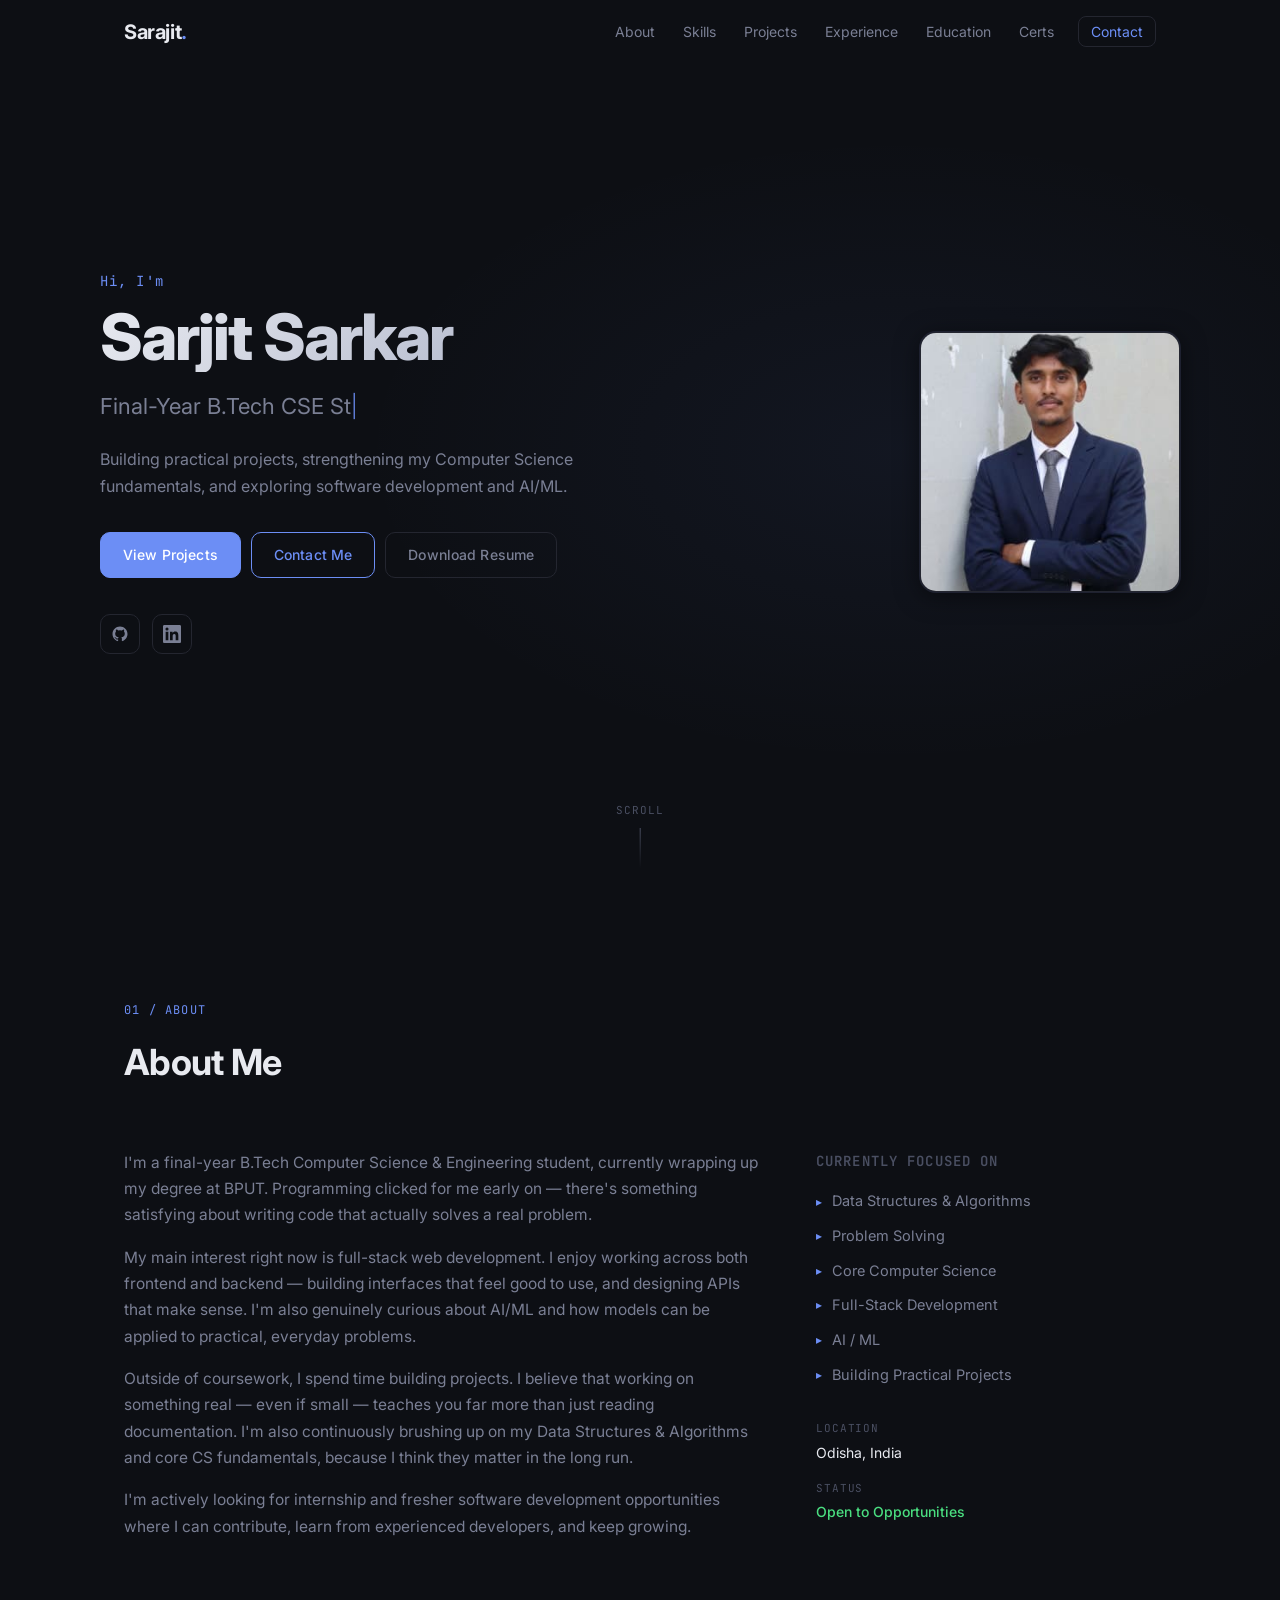
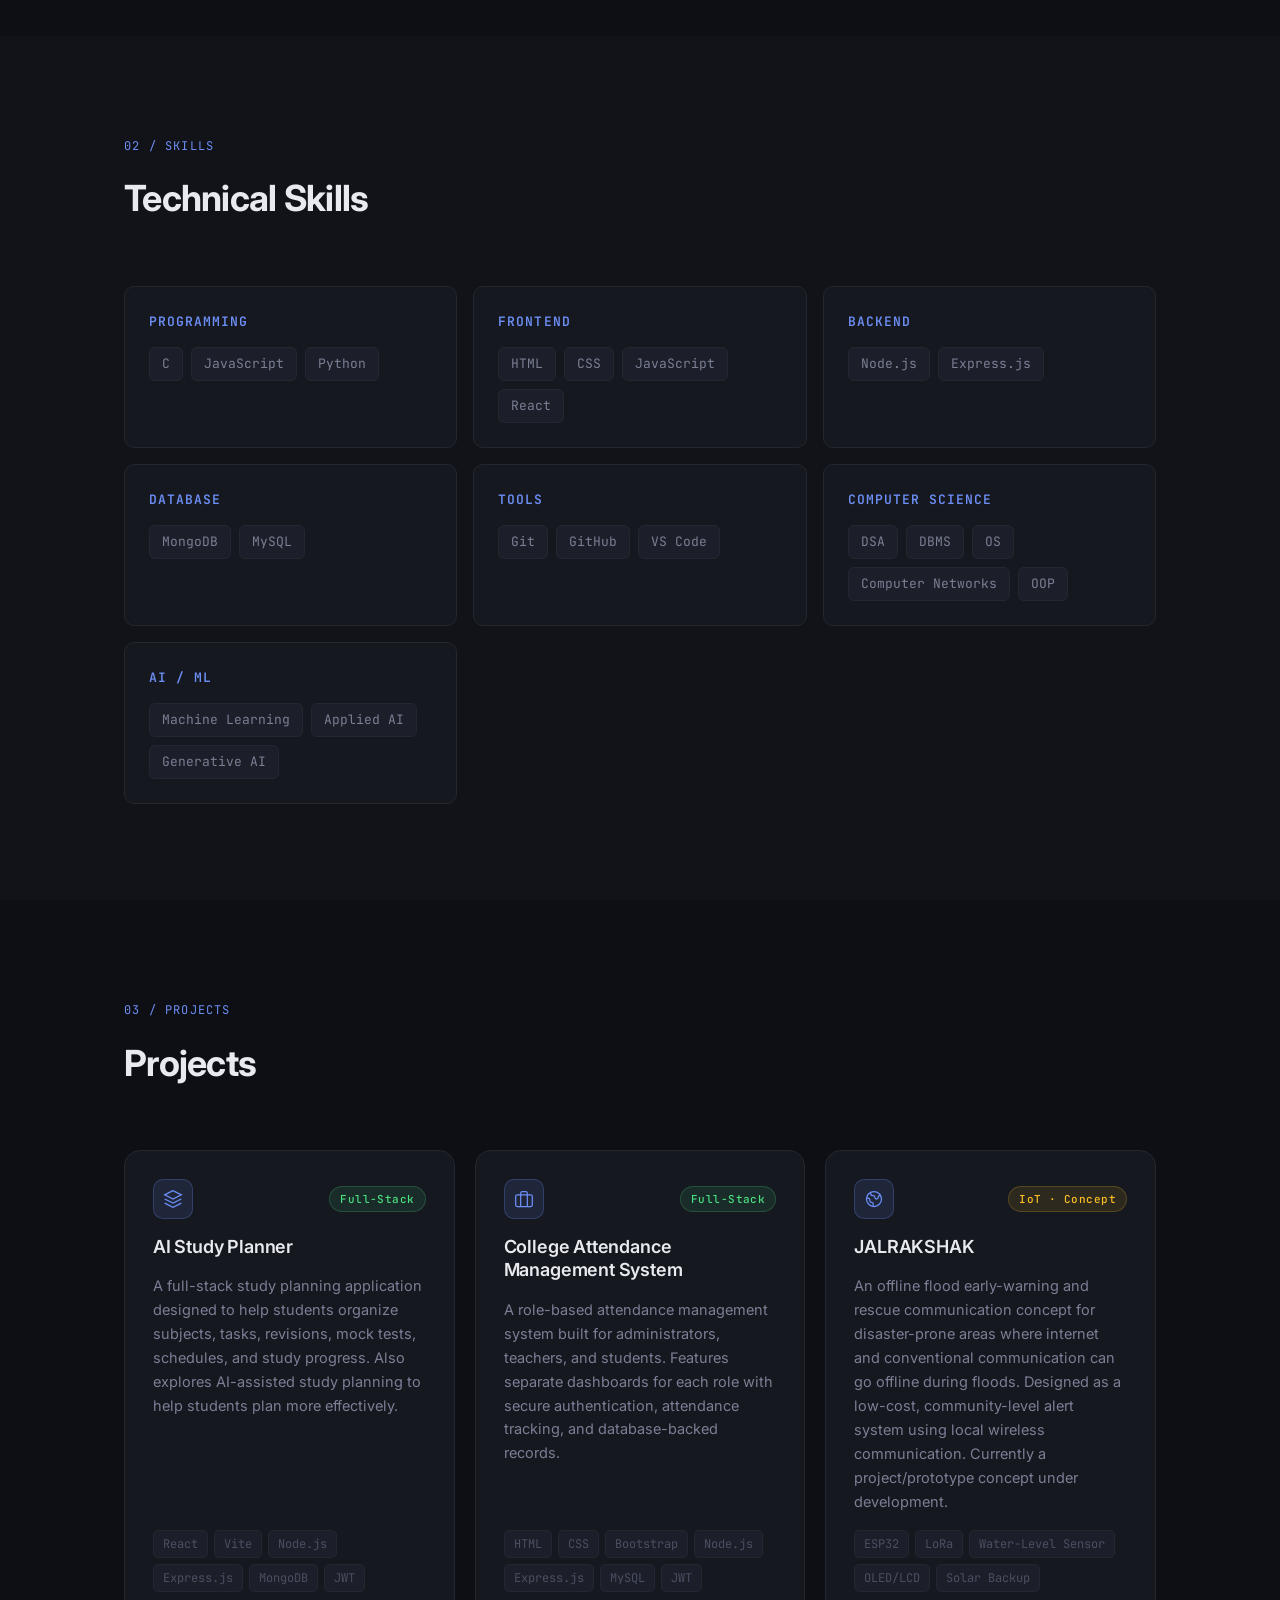
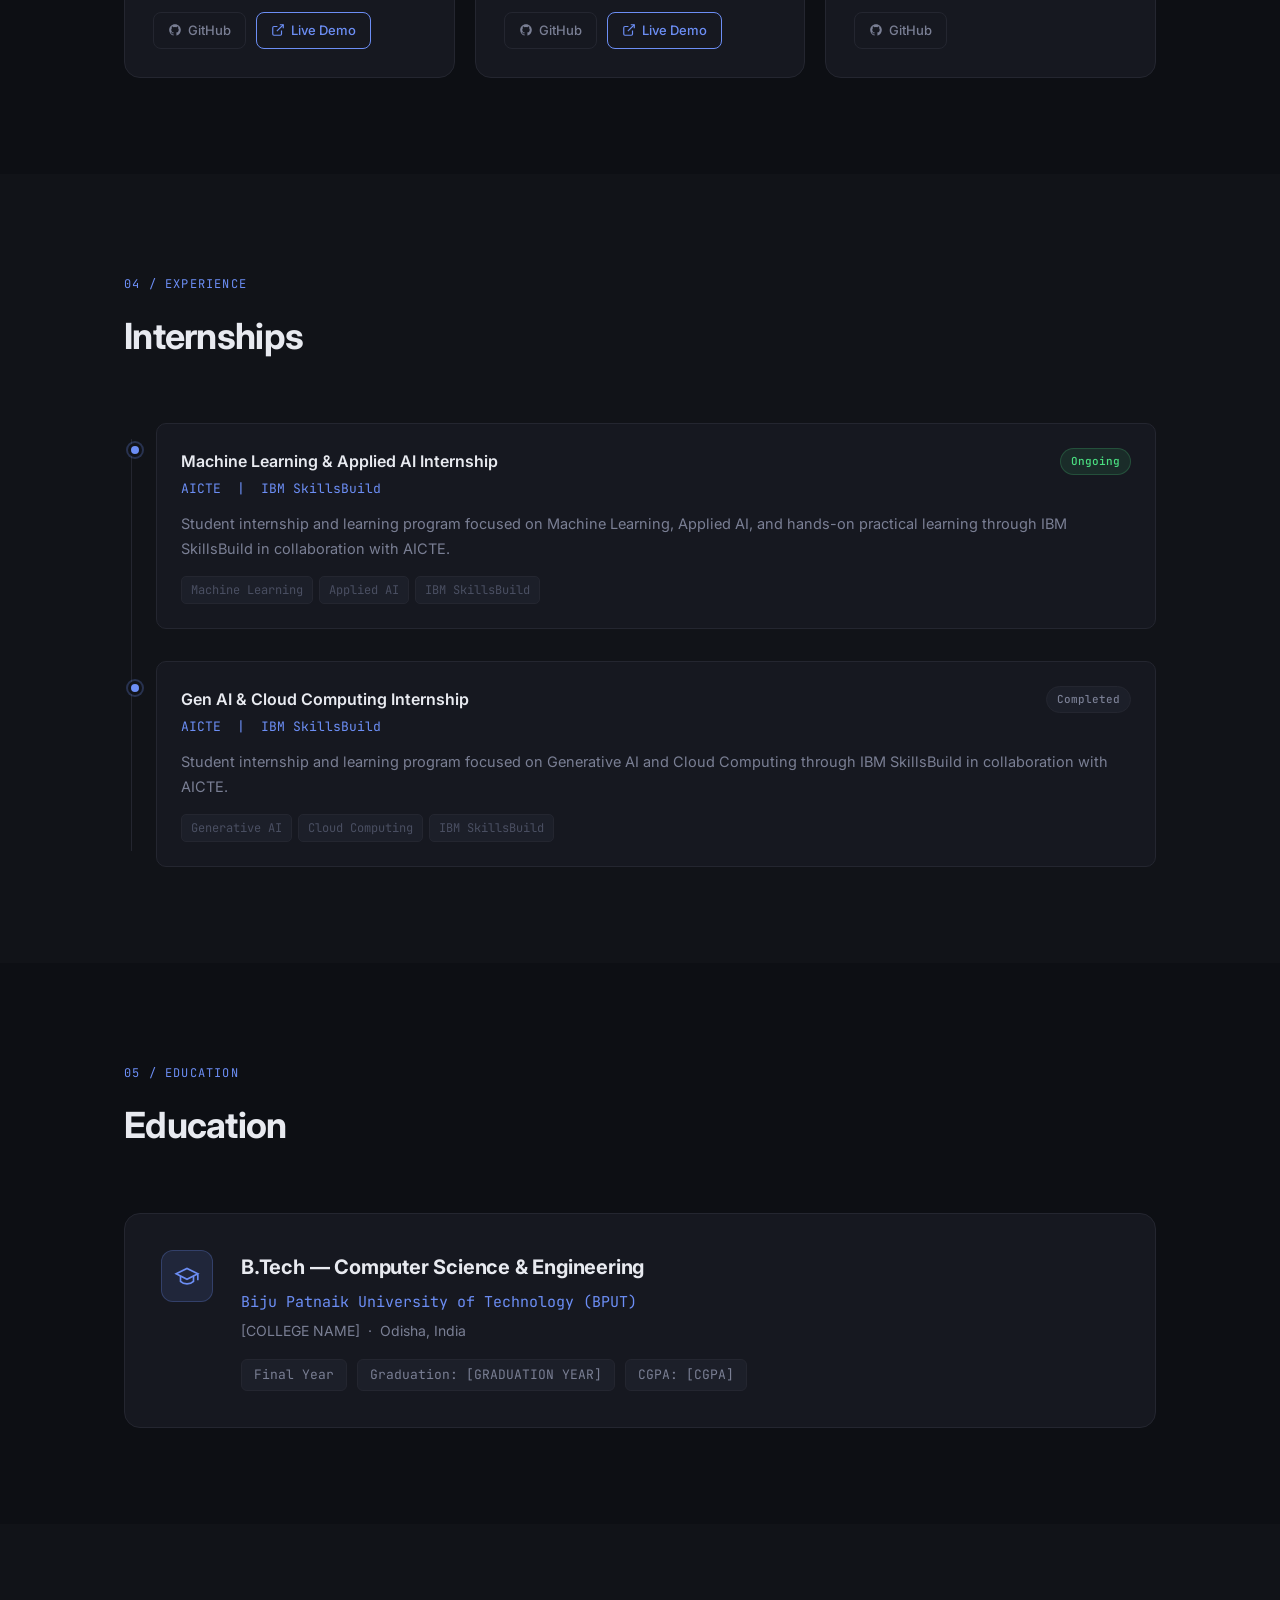
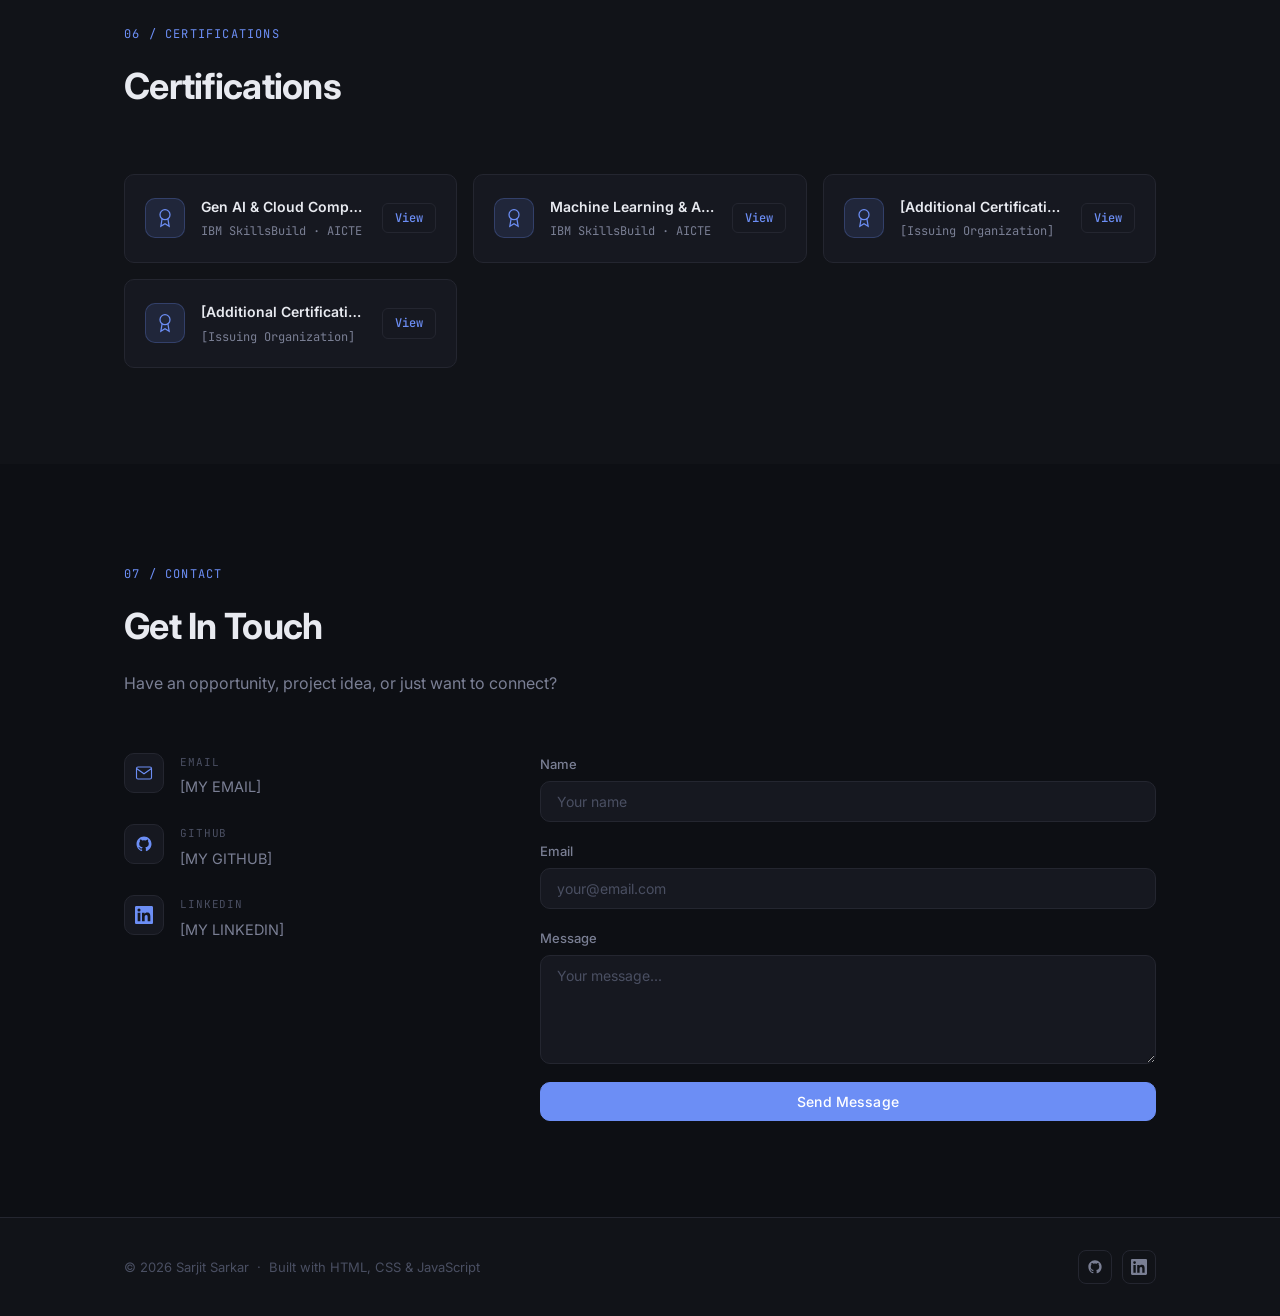
==== commit 9f13adf8: "color change, dark and light option add" ====
--- a/portfolio/index.html
+++ b/portfolio/index.html
@@ -3,7 +3,7 @@
 <head>
   <meta charset="UTF-8" />
   <meta name="viewport" content="width=device-width, initial-scale=1.0" />
-  <meta name="description" content="Sarajit Sarkar — Final-Year B.Tech CSE Student. Full-Stack Development, AI/ML, Software Development." />
+  <meta name="description" content="Sarjit Sarkar — Final-Year B.Tech CSE Student. Full-Stack Development, AI/ML, Software Development." />
   <title>Sarajit Sarkar | CSE Student & Developer</title>
   <link rel="stylesheet" href="style.css" />
   <link rel="preconnect" href="https://fonts.googleapis.com" />
@@ -36,7 +36,7 @@
     <div class="hero-container">
       <div class="hero-text">
         <p class="hero-greeting reveal">Hi, I'm</p>
-        <h1 class="hero-name reveal">Sarajit Sarkar</h1>
+        <h1 class="hero-name reveal">Sarjit Sarkar</h1>
         <h2 class="hero-role reveal">
           <span id="typed-text"></span><span class="cursor">|</span>
         </h2>
@@ -52,10 +52,10 @@
           </a>
         </div>
         <div class="hero-socials reveal">
-          <a href="https://github.com/sarajitsarkar" target="_blank" rel="noopener" aria-label="GitHub">
+          <a href="[GITHUB LINK]" target="_blank" rel="noopener" aria-label="GitHub">
             <svg viewBox="0 0 24 24" fill="currentColor"><path d="M12 2C6.477 2 2 6.477 2 12c0 4.418 2.865 8.166 6.839 9.489.5.092.682-.217.682-.482 0-.237-.009-.868-.014-1.703-2.782.604-3.369-1.341-3.369-1.341-.454-1.155-1.11-1.462-1.11-1.462-.908-.62.069-.608.069-.608 1.003.07 1.531 1.03 1.531 1.03.892 1.529 2.341 1.087 2.91.832.092-.647.35-1.088.636-1.338-2.22-.253-4.555-1.11-4.555-4.943 0-1.091.39-1.984 1.029-2.683-.103-.253-.446-1.27.098-2.647 0 0 .84-.269 2.75 1.025A9.578 9.578 0 0 1 12 6.836a9.59 9.59 0 0 1 2.504.337c1.909-1.294 2.747-1.025 2.747-1.025.546 1.377.202 2.394.1 2.647.64.699 1.028 1.592 1.028 2.683 0 3.842-2.339 4.687-4.566 4.935.359.309.678.919.678 1.852 0 1.336-.012 2.415-.012 2.744 0 .267.18.578.688.48C19.138 20.163 22 16.418 22 12c0-5.523-4.477-10-10-10z"/></svg>
           </a>
-          <a href="https://www.linkedin.com/in/sarajit-sarkar" target="_blank" rel="noopener" aria-label="LinkedIn">
+          <a href="[LINKEDIN LINK]" target="_blank" rel="noopener" aria-label="LinkedIn">
             <svg viewBox="0 0 24 24" fill="currentColor"><path d="M20.447 20.452h-3.554v-5.569c0-1.328-.027-3.037-1.852-3.037-1.853 0-2.136 1.445-2.136 2.939v5.667H9.351V9h3.414v1.561h.046c.477-.9 1.637-1.85 3.37-1.85 3.601 0 4.267 2.37 4.267 5.455v6.286zM5.337 7.433a2.062 2.062 0 0 1-2.063-2.065 2.064 2.064 0 1 1 2.063 2.065zm1.782 13.019H3.555V9h3.564v11.452zM22.225 0H1.771C.792 0 0 .774 0 1.729v20.542C0 23.227.792 24 1.771 24h20.451C23.2 24 24 23.227 24 22.271V1.729C24 .774 23.2 0 22.222 0h.003z"/></svg>
           </a>
         </div>
--- a/portfolio/style.css
+++ b/portfolio/style.css
@@ -1,5 +1,5 @@
 /* ═══════════════════════════════════════════════════════════════
-   SARJIT SARKAR — PORTFOLIO  |  style.css
+   SARAJIT SARKAR — PORTFOLIO  |  style.css
    Dark-first · Modern · Minimal · Responsive
    ═══════════════════════════════════════════════════════════════ */
 
